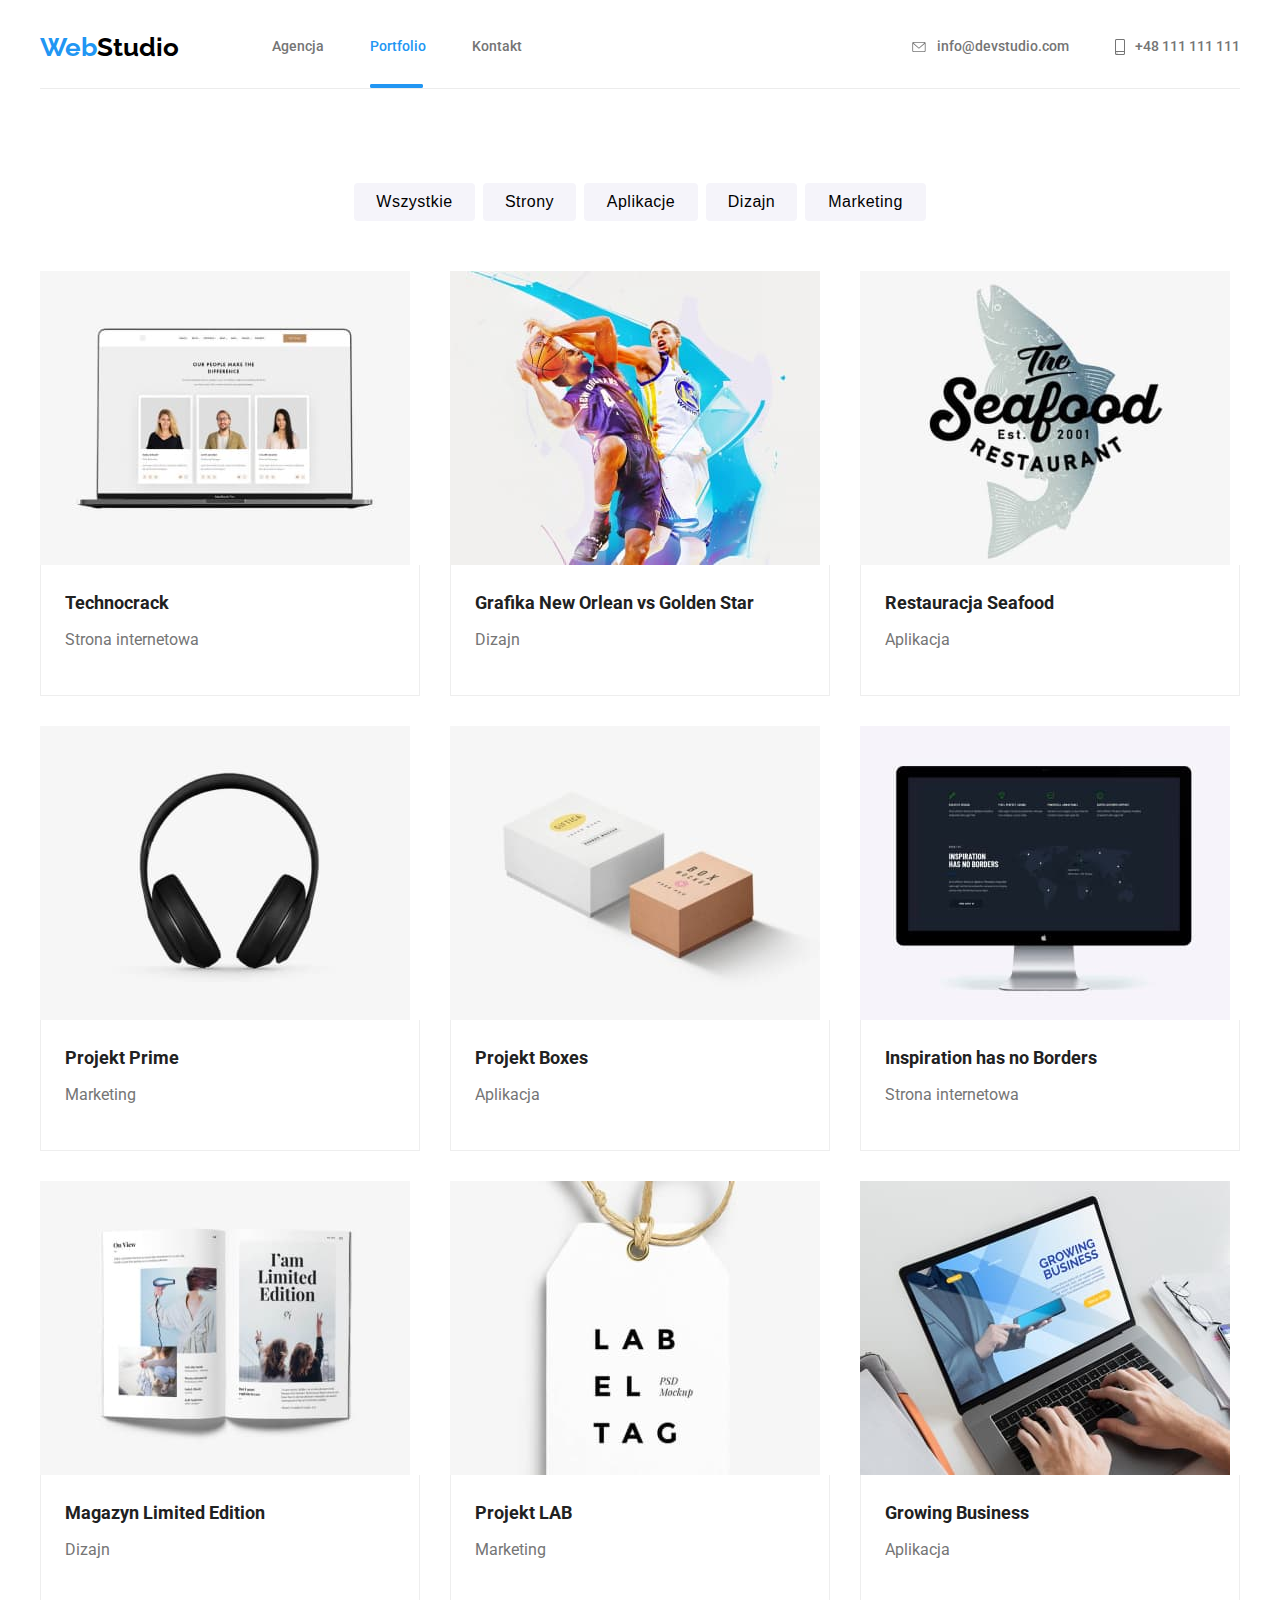
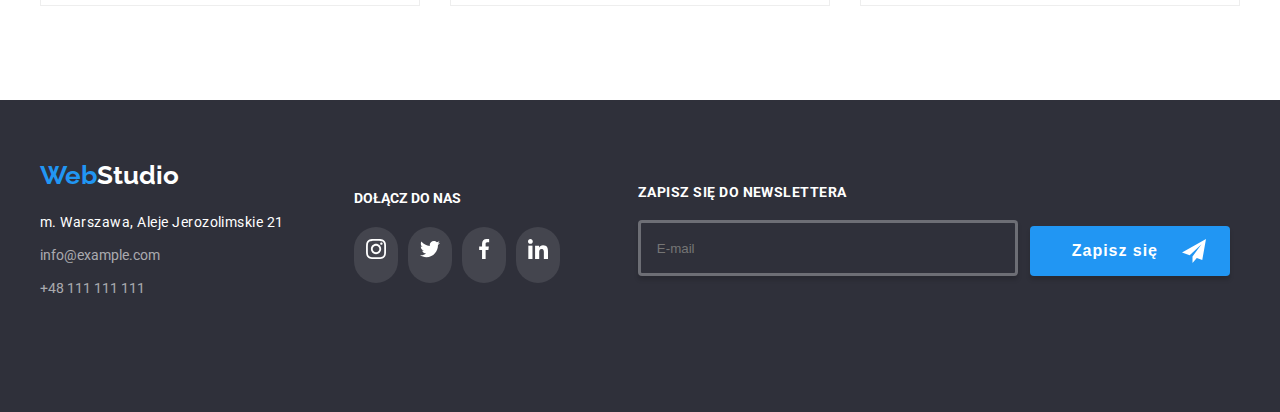
==== portfolio.html @ f9666b5e "Initial commit" ====
<!DOCTYPE html>
<html lang="pl">
  <head>
    <link rel="preconnect" href="https://fonts.googleapis.com" />
    <link rel="preconnect" href="https://fonts.gstatic.com" crossorigin />
    <link
      href="https://fonts.googleapis.com/css2?family=Raleway:wght@700&family=Roboto:wght@400;500;700;900&display=swap"
      rel="stylesheet"
    />
    <link
      rel="stylesheet"
      href="https://cdnjs.cloudflare.com/ajax/libs/modern-normalize/1.1.0/modern-normalize.min.css"
      integrity="sha512-wpPYUAdjBVSE4KJnH1VR1HeZfpl1ub8YT/NKx4PuQ5NmX2tKuGu6U/JRp5y+Y8XG2tV+wKQpNHVUX03MfMFn9Q=="
      crossorigin="anonymous"
      referrerpolicy="no-referrer"
    />
    <meta charset="UTF-8" />
    <meta http-equiv="X-UA-Compatible" content="IE=edge" />
    <meta
      grid-figcaption__name="viewport"
      content="width=device-width, initial-scale=1.0"
    />
    <title>Portfolio</title>
    <link rel="stylesheet" href="./css/main.min.css" />
  </head>
  <body>
    <header>
      <div class="container page-header">
        <nav>
          <ul class="page-header__list">
            <li>
              <a href="./index.html" class="logo logo--changed-decoration">
                <span class="logo__first-part">Web</span
                ><span class="logo__second-part">Studio</span></a
              >
            </li>
            <li class="page-header__item">
              <a class="page-header__item__gallery" href="Agencja">Agencja</a>
            </li>
            <li class="page-header__item-2">
              <a
                class="page-header__item-2__gallery page-header__item-2 page-header__item-2--changed-color"
                href="./portfolio.html"
                >Portfolio</a
              >
            </li>
            <li class="page-header__item">
              <a class="page-header__item__gallery" href="Kontakt">Kontakt</a>
            </li>
          </ul>
        </nav>
        <div class="page-header-second-part">
          <a
            class="page-header__item__gallery"
            href="mailto:info@devstudio.com"
          >
            <svg class="page-header-second-part__icon-envelope">
              <use href="./images/icons.svg#icon-envelope"></use>
            </svg>
            <span>info@devstudio.com</span>
          </a>
          <a
            class="page-header__item__gallery page-header__item__gallery--changed-margin"
            href="tel:+48111111111"
          >
            <svg class="page-header-second-part__icon-smartphone">
              <use href="./images/icons.svg#icon-smartphone"></use>
            </svg>
            <span>+48 111 111 111</span>
          </a>
        </div>
      </div>
    </header>
    <main>
      <section>
        <div class="container menu-section">
          <ul class="menu-section__list">
            <li>
              <button
                type="button"
                class="menu-section__item-1 button-portfolio"
              >
                Wszystkie
              </button>
            </li>
            <li>
              <button
                type="button"
                class="menu-section__item-2 button-portfolio"
              >
                Strony
              </button>
            </li>
            <li>
              <button
                type="button"
                class="menu-section__item-3 button-portfolio"
              >
                Aplikacje
              </button>
            </li>
            <li>
              <button
                type="button"
                class="menu-section__item-4 button-portfolio"
              >
                Dizajn
              </button>
            </li>
            <li>
              <button
                type="button"
                class="menu-section__item-5 button-portfolio"
              >
                Marketing
              </button>
            </li>
          </ul>
        </div>
      </section>

      <section class="portfolio">
        <div class="container products">
          <ul class="grid">
            <li class="grid__item">
              <figure>
                <div class="grid-container">
                  <img
                    src="./images/womenmanwomen.jpg"
                    width="370"
                    height="294"
                    alt="womenmanwomen"
                  />
                  <div class="overlay">
                    Technocrack jest popularną<br />platformą wykorzystywaną do
                    rozpowszechniania koronawirusa.<br />
                    Firmy wykorzystują tę platformę do<br />celów szpiegowskich
                    i ataków na niezabezpieczone serwery konkurencji
                  </div>
                </div>
                <figcaption class="grid-figcaption">
                  <p class="grid-figcaption__name">Technocrack</p>
                  <p class="grid-figcaption__proffession">Strona internetowa</p>
                </figcaption>
              </figure>
            </li>
            <li class="grid__item">
              <figure>
                <div class="grid-container">
                  <img
                    src="./images/basketboolplayers.jpg"
                    width="370"
                    height="294"
                    alt="basketboolplayers"
                  />
                  <div class="overlay">
                    Technocrack jest popularną<br />platformą wykorzystywaną do
                    rozpowszechniania koronawirusa.<br />
                    Firmy wykorzystują tę platformę do<br />celów szpiegowskich
                    i ataków na niezabezpieczone serwery konkurencji
                  </div>
                </div>
                <figcaption class="grid-figcaption">
                  <p class="grid-figcaption__name">
                    Grafika New Orlean vs Golden Star
                  </p>
                  <p class="grid-figcaption__proffession">Dizajn</p>
                </figcaption>
              </figure>
            </li>
            <li class="grid__item">
              <figure>
                <div class="grid-container">
                  <img
                    src="./images/fish.jpg"
                    width="370"
                    height="294"
                    alt="fish"
                  />
                  <div class="overlay">
                    Technocrack jest popularną<br />platformą wykorzystywaną do
                    rozpowszechniania koronawirusa.<br />
                    Firmy wykorzystują tę platformę do<br />celów szpiegowskich
                    i ataków na niezabezpieczone serwery konkurencji
                  </div>
                </div>
                <figcaption class="grid-figcaption">
                  <p class="grid-figcaption__name">Restauracja Seafood</p>
                  <p class="grid-figcaption__proffession">Aplikacja</p>
                </figcaption>
              </figure>
            </li>
            <li class="grid__item">
              <figure>
                <div class="grid-container">
                  <img
                    src="./images/headphones.jpg"
                    width="370"
                    height="294"
                    alt="headphones"
                  />
                  <div class="overlay">
                    Technocrack jest popularną<br />platformą wykorzystywaną do
                    rozpowszechniania koronawirusa.<br />
                    Firmy wykorzystują tę platformę do<br />celów szpiegowskich
                    i ataków na niezabezpieczone serwery konkurencji
                  </div>
                </div>
                <figcaption class="grid-figcaption">
                  <p class="grid-figcaption__name">Projekt Prime</p>
                  <p class="grid-figcaption__proffession">Marketing</p>
                </figcaption>
              </figure>
            </li>
            <li class="grid__item">
              <figure>
                <div class="grid-container">
                  <img
                    src="./images/twoboxes.jpg"
                    width="370"
                    height="294"
                    alt="twoboxes"
                  />
                  <div class="overlay">
                    Technocrack jest popularną<br />platformą wykorzystywaną do
                    rozpowszechniania koronawirusa.<br />
                    Firmy wykorzystują tę platformę do<br />celów szpiegowskich
                    i ataków na niezabezpieczone serwery konkurencji
                  </div>
                </div>
                <figcaption class="grid-figcaption">
                  <p class="grid-figcaption__name">Projekt Boxes</p>
                  <p class="grid-figcaption__proffession">Aplikacja</p>
                </figcaption>
              </figure>
            </li>
            <li class="grid__item">
              <figure>
                <div class="grid-container">
                  <img
                    src="./images/monitor.jpg"
                    width="370"
                    height="294"
                    alt="monitor"
                  />
                  <div class="overlay">
                    Technocrack jest popularną<br />platformą wykorzystywaną do
                    rozpowszechniania koronawirusa.<br />
                    Firmy wykorzystują tę platformę do<br />celów szpiegowskich
                    i ataków na niezabezpieczone serwery konkurencji
                  </div>
                </div>
                <figcaption class="grid-figcaption">
                  <p class="grid-figcaption__name">
                    Inspiration has no Borders
                  </p>
                  <p class="grid-figcaption__proffession">Strona internetowa</p>
                </figcaption>
              </figure>
            </li>
            <li class="grid__item">
              <figure>
                <div class="grid-container">
                  <img
                    src="./images/book.jpg"
                    width="370"
                    height="294"
                    alt="book"
                  />
                  <div class="overlay">
                    Technocrack jest popularną<br />platformą wykorzystywaną do
                    rozpowszechniania koronawirusa.<br />
                    Firmy wykorzystują tę platformę do<br />celów szpiegowskich
                    i ataków na niezabezpieczone serwery konkurencji
                  </div>
                </div>
                <figcaption class="grid-figcaption">
                  <p class="grid-figcaption__name">Magazyn Limited Edition</p>
                  <p class="grid-figcaption__proffession">Dizajn</p>
                </figcaption>
              </figure>
            </li>
            <li class="grid__item">
              <figure>
                <div class="grid-container">
                  <img
                    src="./images/label.jpg"
                    width="370"
                    height="294"
                    alt="label"
                  />
                  <div class="overlay">
                    Technocrack jest popularną<br />platformą wykorzystywaną do
                    rozpowszechniania koronawirusa.<br />
                    Firmy wykorzystują tę platformę do<br />celów szpiegowskich
                    i ataków na niezabezpieczone serwery konkurencji
                  </div>
                </div>
                <figcaption class="grid-figcaption">
                  <p class="grid-figcaption__name">Projekt LAB</p>
                  <p class="grid-figcaption__proffession">Marketing</p>
                </figcaption>
              </figure>
            </li>
            <li class="grid__item">
              <figure>
                <div class="grid-container">
                  <img
                    src="./images/laptop.jpg"
                    width="370"
                    height="294"
                    alt="laptop"
                  />
                  <div class="overlay">
                    Technocrack jest popularną<br />platformą wykorzystywaną do
                    rozpowszechniania koronawirusa.<br />
                    Firmy wykorzystują tę platformę do<br />celów szpiegowskich
                    i ataków na niezabezpieczone serwery konkurencji
                  </div>
                </div>
                <figcaption class="grid-figcaption">
                  <p class="grid-figcaption__name">Growing Business</p>
                  <p class="grid-figcaption__proffession">Aplikacja</p>
                </figcaption>
              </figure>
            </li>
          </ul>
        </div>
      </section>
    </main>
    <footer>
      <div class="container footer-container">
        <div class="footer-container__first-part">
          <a href="./index.html" class="logo"
            ><span class="logo__first-part">Web</span
            ><span class="logo__third-part">Studio</span></a
          >
          <address class="footer-container__address">
            m. Warszawa, Aleje Jerozolimskie 21
          </address>
          <p class="footer-container__email">info@example.com</p>
          <p class="footer-container__telnr">+48 111 111 111</p>
        </div>
        <div class="footer-container__second-part">
          <h3 class="footer-container__name">dołącz do nas</h3>
          <ul class="team__socialmedia-contents-list">
            <li>
              <div class="team__socialmedia-content">
                <svg width="20" height="20" fill="white">
                  <use href="./images/icons.svg#icon-instagram-2"></use>
                </svg>
              </div>
            </li>
            <li>
              <div class="team__socialmedia-content">
                <svg width="20" height="20" fill="white">
                  <use href="./images/icons.svg#icon-twitter-1"></use>
                </svg>
              </div>
            </li>
            <li>
              <div class="team__socialmedia-content">
                <svg width="20" height="20" fill="white">
                  <use href="./images/icons.svg#icon-facebook-1"></use>
                </svg>
              </div>
            </li>
            <li>
              <div class="team__socialmedia-content">
                <svg width="20" height="20" fill="white">
                  <use href="./images/icons.svg#icon-linkedin-1"></use>
                </svg>
              </div>
            </li>
          </ul>
        </div>
        <div class="footer-container__third-part">
          <form>
            <div class="footer-container__third-part-flexbox">
              <div class="footer-container-content">
                <label
                  for="footer-email-input-id"
                  class="footer-container-content__name"
                  >zapisz się do newslettera</label
                >
                <input
                  id="footer-email-input-id"
                  type="email"
                  name="email"
                  class="footer-container-content__input"
                  placeholder="E-mail"
                />
              </div>
              <button
                type="submit"
                class="button-footer-modal-window button-footer"
              >
                Zapisz się
                <svg width="24" height="24">
                  <use href="./images/icons.svg#icon-strzalka"></use>
                </svg>
              </button>
            </div>
          </form>
        </div>
      </div>
    </footer>
  </body>
</html>
---- css/main.min.css ----
.title{height:600px;width:100%;background-image:-webkit-gradient(linear, left top, left bottom, from(rgba(47, 48, 58, 0.4)), to(rgba(47, 48, 58, 0.4))),url(../images/tloportfolio.png);background-image:linear-gradient(to bottom, rgba(47, 48, 58, 0.4), rgba(47, 48, 58, 0.4)),url(../images/tloportfolio.png);background-repeat:no-repeat;background-position:center;background-size:cover;max-width:1600px;margin:0 auto;background-color:var(--main-color-background)}.title__content{padding-top:200px;padding-bottom:200px;text-align:center}.title__button{background-color:var(--main-color-blue);color:var(--main-color-white);cursor:pointer;font-size:16px;line-height:var(--main-line-height-1);font-weight:700;text-align:center;height:50px;width:200px;margin-top:30px;letter-spacing:.06em;border-radius:4px;border:none;-webkit-transition-property:color;transition-property:color;-webkit-transition-duration:250ms;transition-duration:250ms;-webkit-transition-timing-function:cubic-bezier(0.4, 0, 0.2, 1);transition-timing-function:cubic-bezier(0.4, 0, 0.2, 1)}.our-strengths__list{list-style:none;display:-webkit-box;display:-ms-flexbox;display:flex;margin-bottom:30px;margin-top:94px;gap:30px;margin-bottom:94px}.our-strengths__list>li{font-size:14px}.our-strengths__list p{line-height:2;color:var(--main-color-grey)}.our-strengths__items{-webkit-box-pack:center;-ms-flex-pack:center;justify-content:center;width:270px}.our-strengths__items h3{line-height:1.14;text-transform:uppercase;margin-bottom:10px;margin-top:30px}.our-strengths__icon-antenna,.our-strengths__icon-clock,.our-strengths__icon-diagram,.our-strengths__icon-astronaut{background-color:#f5f4fa}.our-strengths--changed-margin{margin-bottom:94px;margin-top:30px}*{margin:0;padding:0}body{color:#212121;font-family:"Roboto",sans-serif;margin:0}.container{width:1200px;margin:0 auto}h1{color:var(--main-color-white);font-size:44px;line-height:1.36;font-weight:900;text-transform:uppercase;text-align:center}h2{font-size:36px;line-height:1.17;text-align:center}.button-footer-modal-window{width:200px;height:50px;background-color:var(--main-color-blue);font-weight:700;font-size:16px;line-height:1.88;color:var(--main-color-white);letter-spacing:.06rem;border-radius:4px;-webkit-box-shadow:0px 4px 4px 0px rgba(0,0,0,.15);box-shadow:0px 4px 4px 0px rgba(0,0,0,.15);cursor:pointer;-webkit-transition-timing-function:cubic-bezier(0.4, 0, 0.2, 1);transition-timing-function:cubic-bezier(0.4, 0, 0.2, 1);border:none}:root{--main-color-grey: rgba(117, 117, 117, 1);--main-color-blue: rgba(33, 150, 243, 1);--main-color-white: rgba(255, 255, 255, 1);--main-color-white-plus: rgba(255, 255, 255, 0.6);--secondary--black: rgba(0, 0, 0, 1);--main-color-background: rgba(47, 48, 58, 1);--main-color-button: rgba(245, 244, 250, 1);--main-color-svg: rgba(175, 177, 184, 1);--main-line-height-1: 1.88;--main-font-weight-1: 500}.team__socialmedia-content{fill:var(--main-color-white);background-color:rgba(255,255,255,.1)}.services__list{display:-webkit-box;display:-ms-flexbox;display:flex;gap:30px;margin-top:50px}.services__item{list-style:none;position:relative}.services__description{text-transform:uppercase;font-size:14px;font-weight:700;text-align:center;line-height:1.17;background-color:rgba(47,48,58,.8);width:100%;height:70px;color:var(--main-color-white);position:absolute;bottom:0;padding-top:27px;margin-top:224px}.team{height:708px;background-color:#f5f4fa;margin-top:94px}.team__concent{padding-top:94px}.team__figcaption-content{border-bottom:1px solid #fff;border-left:1px solid #fff;border-right:1px solid #fff;border-color:#fff;background-color:#fff;border-bottom-right-radius:4px;border-bottom-left-radius:4px}.team__items{list-style:none;-webkit-box-shadow:0px 1px 3px 0px rgba(0,0,0,.12);box-shadow:0px 1px 3px 0px rgba(0,0,0,.12);-webkit-transition-property:-webkit-box-shadow;transition-property:-webkit-box-shadow;transition-property:box-shadow;transition-property:box-shadow, -webkit-box-shadow;-webkit-transition-duration:250ms;transition-duration:250ms;-webkit-transition-timing-function:cubic-bezier(0.4, 0, 0.2, 1);transition-timing-function:cubic-bezier(0.4, 0, 0.2, 1)}.team__list{display:-webkit-box;display:-ms-flexbox;display:flex;gap:30px;margin-top:50px;font-weight:var(--main-font-weight-1)}.team__list li{text-align:center}.team figcaption{line-height:1.19}.team__socialmedia-contents-list{list-style:none;display:-webkit-box;display:-ms-flexbox;display:flex;text-align:center;gap:10px}.team__socialmedia-contents-list-second-part{margin:16px 32px 30px 32px}.team__socialmedia-content{fill:var(--main-color-svg);cursor:pointer;width:44px;height:44px;padding-top:12px;border-radius:22px;-webkit-transition-property:fill,background-color;transition-property:fill,background-color;-webkit-transition-duration:250ms;transition-duration:250ms;-webkit-transition-timing-function:cubic-bezier(0.4, 0, 0.2, 1);transition-timing-function:cubic-bezier(0.4, 0, 0.2, 1)}.team__socialmedia-content:hover,.team__socialmedia-content:focus{fill:var(--main-color-white);background-color:var(--main-color-blue)}.team__desciption-first-part{margin-bottom:10px;padding-top:30px;font-weight:var(--main-font-weight-1)}.team__desciption-second-part{color:var(--main-color-grey);line-height:var(--main-line-height-1)}figure>img{display:block}.our-customers__content{margin:94px auto}.our-customers__name{margin-bottom:50px}.our-customers__list{list-style:none;display:-webkit-box;display:-ms-flexbox;display:flex;gap:30px}.our-customers__item{width:170px;height:92px;border:1px solid var(--main-color-svg);fill:var(--main-color-svg);border-radius:4px;cursor:pointer;-webkit-transition-property:fill,border-color;transition-property:fill,border-color;-webkit-transition-duration:250ms;transition-duration:250ms;-webkit-transition-timing-function:cubic-bezier(0.4, 0, 0.2, 1);transition-timing-function:cubic-bezier(0.4, 0, 0.2, 1)}.our-customers__item:hover,.our-customers__item:focus{fill:var(--main-color-blue);border-color:var(--main-color-blue)}footer{height:252px;width:100%;padding-top:60px;background-color:var(--main-color-background)}.footer-container{display:-webkit-box;display:-ms-flexbox;display:flex;-webkit-box-pack:start;-ms-flex-pack:start;justify-content:flex-start;-webkit-box-align:center;-ms-flex-align:center;align-items:center}.footer-container__first-part{-webkit-transition-property:underline;transition-property:underline;-webkit-transition-duration:5000ms;transition-duration:5000ms;-webkit-transition-timing-function:cubic-bezier(0.4, 0, 0.2, 1);transition-timing-function:cubic-bezier(0.4, 0, 0.2, 1)}.footer-container__second-part{padding-left:70px;fill:var(--main-color-white)}.footer-container__third-part{padding-left:78px}.footer-container__address{color:var(--main-color-white);font-size:14px;line-height:1.71;margin-top:20px;margin-bottom:9px;text-align:left;font-style:normal;letter-spacing:.03rem}.footer-container__email{margin-bottom:9px;margin-top:9px}.footer-container__email,.footer-container__telnr{color:var(--main-color-white-plus);font-size:14px;line-height:1.71;cursor:pointer;-webkit-text-decoration-color:var(--main-color-grey);text-decoration-color:var(--main-color-grey);-webkit-transition-property:-webkit-text-decoration-color;transition-property:-webkit-text-decoration-color;transition-property:text-decoration-color;transition-property:text-decoration-color, -webkit-text-decoration-color;-webkit-transition-duration:250ms;transition-duration:250ms;-webkit-transition-timing-function:cubic-bezier(0.4, 0, 0.2, 1);transition-timing-function:cubic-bezier(0.4, 0, 0.2, 1)}.footer-container__email:hover,.footer-container__email:focus,.footer-container__telnr:hover,.footer-container__telnr:focus{text-decoration:underline}.footer-container__name{color:var(--main-color-white);text-transform:uppercase;font-size:14px;line-height:1.17;margin-bottom:20px;margin-top:12px}.footer-container__third-part-flexbox{display:-webkit-box;display:-ms-flexbox;display:flex;-webkit-box-align:end;-ms-flex-align:end;align-items:flex-end;gap:12px}.footer-container-content__name{display:block;color:var(--main-color-white);text-transform:uppercase;font-size:14px;letter-spacing:.03rem;font-weight:700;margin-bottom:20px}.footer-container-content__input{height:50px;width:358px;padding-left:16px;border-radius:4px;-webkit-box-shadow:0px 4px 4px 0px rgba(0,0,0,.15);box-shadow:0px 4px 4px 0px rgba(0,0,0,.15);border:solid rgba(255,255,255,.3);background-color:var(--main-color-background);color:var(--main-color-white-plus)}.footer-container-content__input ::-webkit-input-placeholder{line-height:1.25;letter-spacing:.03rem;color:var(--main-color-white-plus)}.footer-container-content__input ::-moz-placeholder{line-height:1.25;letter-spacing:.03rem;color:var(--main-color-white-plus)}.footer-container-content__input :-ms-input-placeholder{line-height:1.25;letter-spacing:.03rem;color:var(--main-color-white-plus)}.footer-container-content__input ::-ms-input-placeholder{line-height:1.25;letter-spacing:.03rem;color:var(--main-color-white-plus)}.footer-container-content__input ::placeholder{line-height:1.25;letter-spacing:.03rem;color:var(--main-color-white-plus)}.button-footer{display:-webkit-box;display:-ms-flexbox;display:flex;-webkit-box-align:center;-ms-flex-align:center;align-items:center;gap:24px;padding-left:42px}.page-header{display:-webkit-box;display:-ms-flexbox;display:flex;-webkit-box-align:center;-ms-flex-align:center;align-items:center;-webkit-box-pack:justify;-ms-flex-pack:justify;justify-content:space-between;padding-top:32px;padding-bottom:25px;border-bottom:1px solid #ececec}.page-header__list{display:-webkit-box;display:-ms-flexbox;display:flex;-webkit-box-pack:start;-ms-flex-pack:start;justify-content:flex-start;-webkit-box-align:center;-ms-flex-align:center;align-items:center;list-style:none}.page-header__item-2{position:relative}.page-header__item-2__gallery{font-size:14px;line-height:1.14;font-weight:500;text-decoration:none;display:-webkit-box;display:-ms-flexbox;display:flex;-webkit-box-align:center;-ms-flex-align:center;align-items:center;gap:10px;color:var(--main-color-grey);fill:var(--main-color-grey);margin-right:46px;-webkit-transition-property:color,fill;transition-property:color,fill;-webkit-transition-duration:250ms;transition-duration:250ms;-webkit-transition-timing-function:cubic-bezier(0.4, 0, 0.2, 1);transition-timing-function:cubic-bezier(0.4, 0, 0.2, 1)}.page-header__item-2--changed-color{color:var(--main-color-blue)}.page-header__item-2::after{content:"";background-color:var(--main-color-blue);width:53px;height:4px;position:absolute;top:45px;left:0;border-radius:2px}.page-header__item__gallery{font-size:14px;line-height:1.14;font-weight:500;text-decoration:none;display:-webkit-box;display:-ms-flexbox;display:flex;-webkit-box-align:center;-ms-flex-align:center;align-items:center;gap:10px;color:var(--main-color-grey);fill:var(--main-color-grey);margin-right:46px;-webkit-transition-property:color,fill;transition-property:color,fill;-webkit-transition-duration:250ms;transition-duration:250ms;-webkit-transition-timing-function:cubic-bezier(0.4, 0, 0.2, 1);transition-timing-function:cubic-bezier(0.4, 0, 0.2, 1)}.page-header__item__gallery:hover,.page-header__item__gallery:focus{color:var(--main-color-blue);fill:var(--main-color-blue)}.page-header__item__gallery--changed-margin{margin-right:0}.page-header-second-part{display:-webkit-box;display:-ms-flexbox;display:flex;-webkit-box-pack:end;-ms-flex-pack:end;justify-content:flex-end}.page-header-second-part__icon-envelope{width:16px;height:10px}.page-header-second-part__icon-smartphone{width:10px;height:16px}.logo{text-decoration:none;margin-right:93px}.logo__first-part{color:var(--main-color-blue);font-size:26px;line-height:1.19;font-weight:700;font-family:raleway}.logo__second-part{color:var(--secondary--black);font-size:26px;line-height:1.19;font-weight:700;font-family:raleway}.logo__third-part{color:var(--main-color-white);font-size:26px;line-height:1.19;font-weight:700;font-family:raleway}.logo--changed-decoration{text-decoration:none}.modal-container{position:fixed;top:0;left:0;width:100%;height:100%;background-color:rgba(0,0,0,.2);display:-webkit-box;display:-ms-flexbox;display:flex;-webkit-box-align:center;-ms-flex-align:center;align-items:center;-webkit-box-pack:center;-ms-flex-pack:center;justify-content:center}.modal-header{width:100%;text-align:right;padding-top:8px;padding-right:8px}.modal-header__close-button{background:none;cursor:pointer;border:none}.is-hidden{pointer-events:none;visibility:hidden}.modal-window{width:528px;height:581px;background-color:var(--main-color-white);-webkit-box-shadow:rgba(0,0,0,.12);box-shadow:rgba(0,0,0,.12);border-radius:4px;opacity:1;-webkit-transition-property:opacity;transition-property:opacity;-webkit-transition-duration:300ms;transition-duration:300ms;-webkit-transition-timing-function:linear;transition-timing-function:linear}.modal-window__close-button{background:none;border:none;cursor:pointer;outline:none}.modal-window-content__description-2{cursor:pointer;position:relative;margin-left:79px;color:var(--main-color-grey);font-size:14px;line-height:2;letter-spacing:.03rem}.modal-window-content__description-2::before{width:18px;height:17px;border-color:#212121;border-style:solid;position:absolute;left:-23px;top:0px;display:block;content:"";border-radius:2px}.modal-window-content__container-2{margin-top:20px;margin-bottom:30px}.modal-window-content__container-2 input:checked+.modal-window-content__description-2::before{background-color:var(--main-color-blue);border:.2px solid #fff;border-radius:2px;background-image:url("data:image/svg+xml;charset=utf8,%3Csvg xmlns='http://www.w3.org/2000/svg' width='16' height='15' fill='none'%3E%3Crect width='16' height='15' fill='%232196F3' rx='2'/%3E%3Cpath fill='%23fff' stroke='%23fff' stroke-width='.2' d='m3.957 7.752-.069-.066-.069.065-.888.842-.076.072.076.073 3.496 3.334.069.066.069-.066 7.504-7.158.076-.073-.076-.072-.882-.841-.069-.066-.069.066-6.553 6.246-2.539-2.422Z'/%3E%3C/svg%3E");outline:none}.modal-window-content__input-2{-webkit-appearance:none;-moz-appearance:none;appearance:none}.modal-window-content__label{font-weight:700;font-size:20px;letter-spacing:.03rem;line-height:1.17;text-align:center;margin-bottom:12px}.modal-window-content__description{display:-webkit-box;display:-ms-flexbox;display:flex;-webkit-box-orient:vertical;-webkit-box-direction:normal;-ms-flex-direction:column;flex-direction:column;font-size:12px;line-height:1.17;letter-spacing:.01rem;color:var(--main-color-grey);margin-bottom:4px;margin-left:40px}.modal-window-content__container{position:relative}.modal-window-content__container .modal-window-content__icon{position:absolute;top:11px;left:52px}.modal-window-content .modal-window-content__input:focus+.modal-window-content__icon,.modal-window-content .modal-window-content__input:hover+.modal-window-content__icon,.modal-window-content .modal-window-content__input:focus,.modal-window-content .modal-window-content__input:hover,.modal-window-content .modal-window-content__textarea:focus+.modal-window-content__icon,.modal-window-content .modal-window-content__textarea:hover+.modal-window-content__icon,.modal-window-content .modal-window-content__textarea:focus,.modal-window-content .modal-window-content__textarea:hover{border-color:var(--main-color-blue);fill:var(--main-color-blue);outline:none;-webkit-transition-timing-function:cubic-bezier(0.4, 0, 0.2, 1);transition-timing-function:cubic-bezier(0.4, 0, 0.2, 1)}.modal-window-content__textarea{width:448px;height:120px;margin-left:40px;border:1px solid rgba(33,33,33,.2);border-radius:4px;resize:none;padding:12px 16px 12px 16px}.modal-window-content__textarea::-webkit-input-placeholder{font-size:12px;line-height:1.17;letter-spacing:.01rem;color:rgba(117,117,117,.5)}.modal-window-content__textarea::-moz-placeholder{font-size:12px;line-height:1.17;letter-spacing:.01rem;color:rgba(117,117,117,.5)}.modal-window-content__textarea:-ms-input-placeholder{font-size:12px;line-height:1.17;letter-spacing:.01rem;color:rgba(117,117,117,.5)}.modal-window-content__textarea::-ms-input-placeholder{font-size:12px;line-height:1.17;letter-spacing:.01rem;color:rgba(117,117,117,.5)}.modal-window-content__textarea::placeholder{font-size:12px;line-height:1.17;letter-spacing:.01rem;color:rgba(117,117,117,.5)}.modal-window-content__container input{padding-left:42px}.modal-window-content__input{height:40px;width:448px;border-radius:4px;border:1px solid rgba(33,33,33,.2);margin-left:40px;margin-bottom:10px}.modal-window-content .button-modal-window{margin-bottom:40px;margin-left:164px}.modal-window-content__description-2-first-part,.modal-window-content__description-2-first-part:hover,.modal-window-content__description-2-first-part:focus,.modal-window-content__description-2-first-part:active,.modal-window-content__description-2-first-part:visited,.modal-window-content__description-2-first-part:link{color:var(--main-color-blue)}.is-hidden .modal-window{opacity:0}.menu-section{margin-top:94px}.menu-section__list{display:-webkit-box;display:-ms-flexbox;display:flex;list-style:none;gap:8px;-webkit-box-pack:center;-ms-flex-pack:center;justify-content:center}.menu-section__item-1,.menu-section__item-2,.menu-section__item-3,.menu-section__item-4,.menu-section__item-5{border-radius:4px;text-align:center;border:none}.menu-section__item-1{width:121px;height:38px}.menu-section__item-2{width:93px;height:38px}.menu-section__item-3{width:114px;height:38px}.menu-section__item-4{width:91px;height:38px}.menu-section__item-5{width:121px;height:38px}.button-portfolio{background-color:var(--main-color-button);cursor:pointer;font-size:16px;line-height:1.62;font-weight:500;text-align:center;letter-spacing:.03em;border-radius:4px;-webkit-transition-property:color,background-color;transition-property:color,background-color;-webkit-transition-duration:250ms;transition-duration:250ms;-webkit-transition-timing-function:cubic-bezier(0.4, 0, 0.2, 1);transition-timing-function:cubic-bezier(0.4, 0, 0.2, 1)}.button-portfolio:hover,.button-portfolio:focus{color:var(--main-color-white);background-color:var(--main-color-blue);-webkit-box-shadow:0px 3px 1px 0px rgba(0,0,0,.1);box-shadow:0px 3px 1px 0px rgba(0,0,0,.1)}.grid{display:-webkit-box;display:-ms-flexbox;display:flex;-ms-flex-wrap:wrap;flex-wrap:wrap;gap:30px}.grid__item{list-style:none;-ms-flex-preferred-size:calc((100% - 60px)/3);flex-basis:calc((100% - 60px)/3);cursor:pointer;-webkit-box-shadow:0px 0px 0px 0px #000;box-shadow:0px 0px 0px 0px #000;-webkit-transition-property:-webkit-box-shadow;transition-property:-webkit-box-shadow;transition-property:box-shadow;transition-property:box-shadow, -webkit-box-shadow;-webkit-transition-duration:250ms;transition-duration:250ms;-webkit-transition-timing-function:cubic-bezier(0.4, 0, 0.2, 1);transition-timing-function:cubic-bezier(0.4, 0, 0.2, 1)}.grid__item:hover,.grid__item:focus{-webkit-box-shadow:0px 1px 3px 0px rgba(0,0,0,.12);box-shadow:0px 1px 3px 0px rgba(0,0,0,.12)}.grid__item:hover .overlay,.grid__item:focus .overlay{-webkit-transform:translateY(0%);transform:translateY(0%)}.grid-figcaption{height:110px;padding-top:20px;padding-left:24px;padding-right:24px;border-bottom:1px solid #eee;border-left:1px solid #eee;border-right:1px solid #eee}.grid-figcaption__name{font-weight:700;font-size:18px;line-height:2;margin-bottom:4px}.grid-figcaption__proffession{padding-bottom:20px;color:var(--main-color-grey)}.grid-container{position:relative;overflow:hidden;height:294px}.overlay{position:absolute;width:100%;height:100%;top:0;left:0;-webkit-transform:translateY(100%);transform:translateY(100%);background-color:rgba(33,150,243,.9);font-weight:400;font-size:18px;line-height:1.56;color:var(--main-color-white);padding-top:49px;padding-bottom:49px;padding-left:24px;-webkit-transition-duration:250ms;transition-duration:250ms;-webkit-transition-timing-function:cubic-bezier(0.4, 0, 0.2, 1);transition-timing-function:cubic-bezier(0.4, 0, 0.2, 1)}.portfolio{line-height:1.88}.products{margin-bottom:94px;margin-top:50px}/*# sourceMappingURL=main.min.css.map */
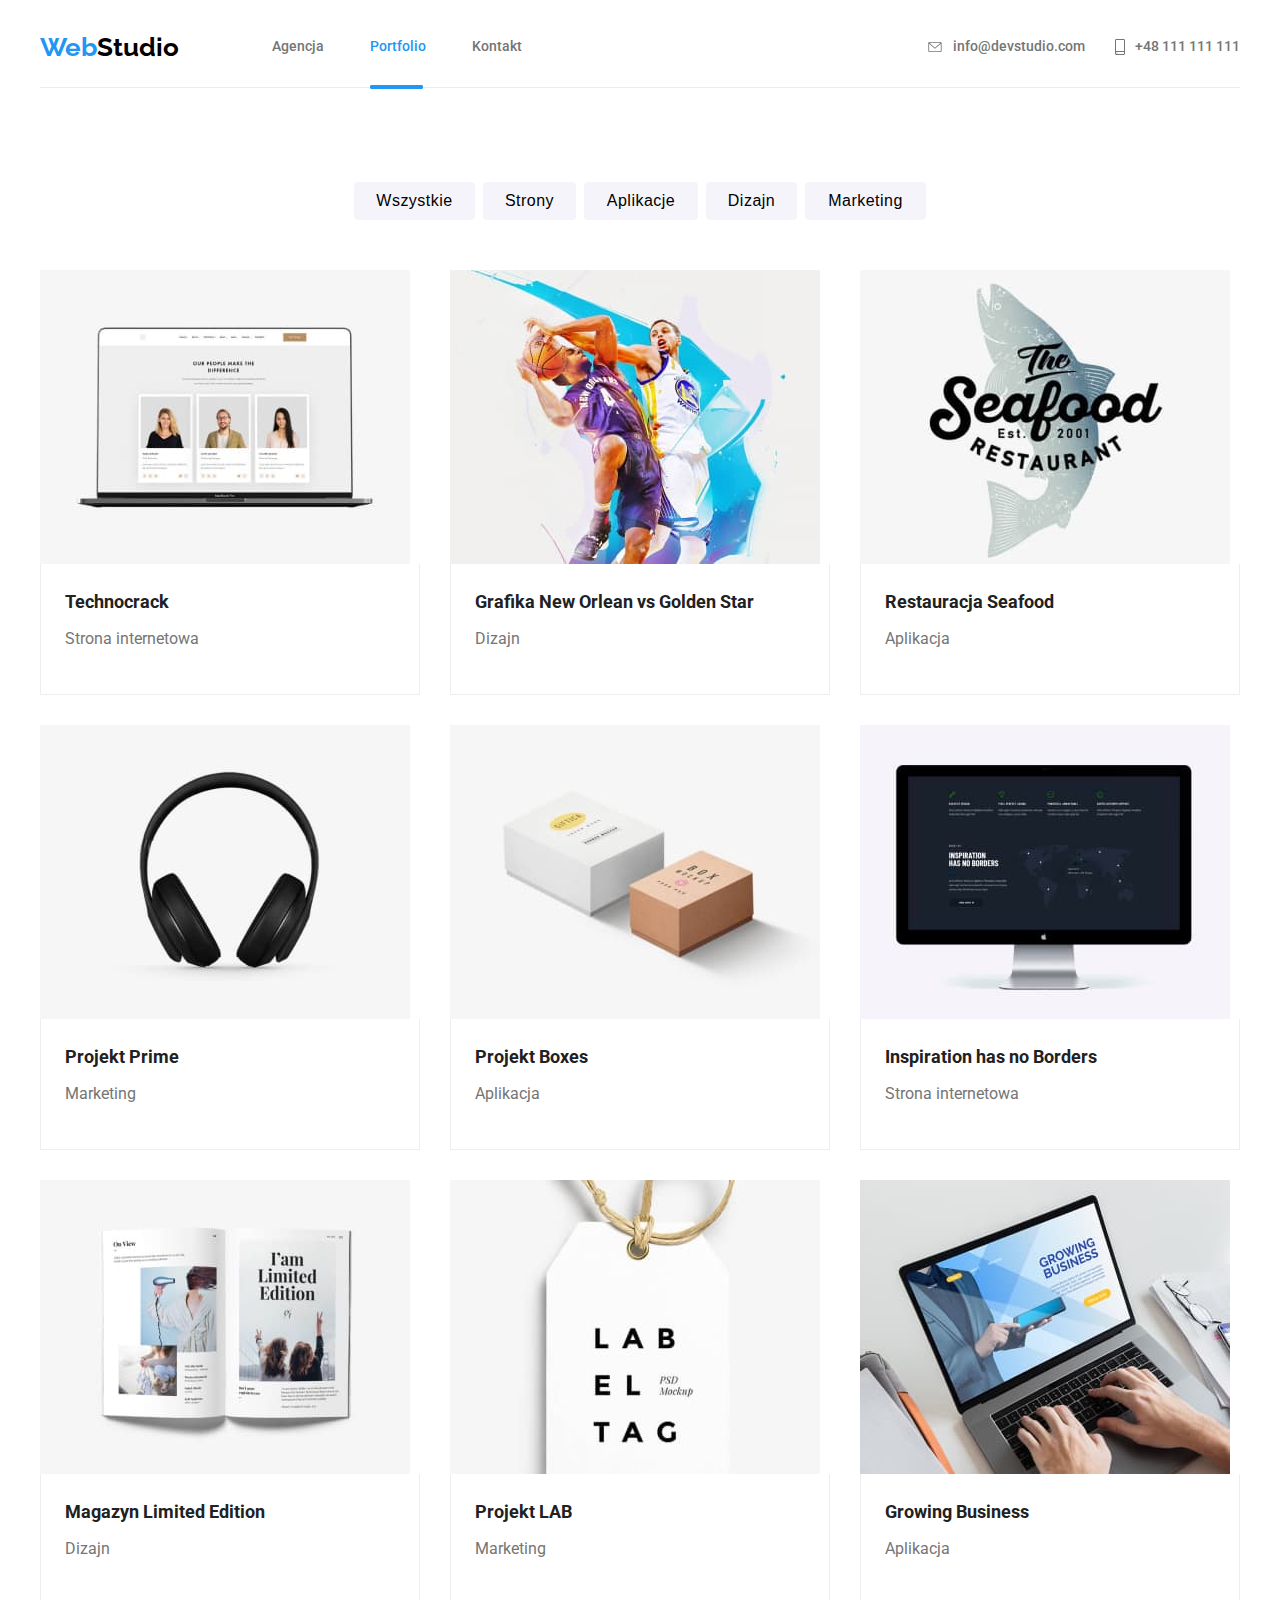
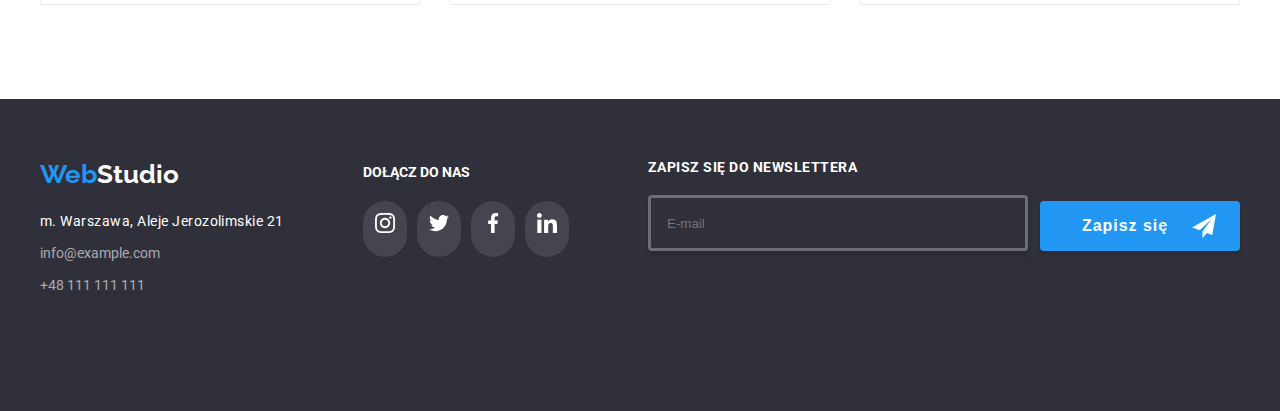
==== commit b8e82550: "Changes before sending to mentor" ====
--- a/portfolio.html
+++ b/portfolio.html
@@ -126,7 +126,7 @@
               <figure>
                 <div class="grid-container">
                   <img
-                    src="./images/womenmanwomen.jpg"
+                    src="./images/portfolio/womenmanwomen.jpg"
                     width="370"
                     height="294"
                     alt="womenmanwomen"
@@ -148,7 +148,7 @@
               <figure>
                 <div class="grid-container">
                   <img
-                    src="./images/basketboolplayers.jpg"
+                    src="./images/portfolio/basketboolplayers.jpg"
                     width="370"
                     height="294"
                     alt="basketboolplayers"
@@ -172,7 +172,7 @@
               <figure>
                 <div class="grid-container">
                   <img
-                    src="./images/fish.jpg"
+                    src="./images/portfolio/fish.jpg"
                     width="370"
                     height="294"
                     alt="fish"
@@ -194,7 +194,7 @@
               <figure>
                 <div class="grid-container">
                   <img
-                    src="./images/headphones.jpg"
+                    src="./images/portfolio/headphones.jpg"
                     width="370"
                     height="294"
                     alt="headphones"
@@ -216,7 +216,7 @@
               <figure>
                 <div class="grid-container">
                   <img
-                    src="./images/twoboxes.jpg"
+                    src="./images/portfolio/twoboxes.jpg"
                     width="370"
                     height="294"
                     alt="twoboxes"
@@ -238,7 +238,7 @@
               <figure>
                 <div class="grid-container">
                   <img
-                    src="./images/monitor.jpg"
+                    src="./images/portfolio/monitor.jpg"
                     width="370"
                     height="294"
                     alt="monitor"
@@ -262,7 +262,7 @@
               <figure>
                 <div class="grid-container">
                   <img
-                    src="./images/book.jpg"
+                    src="./images/portfolio/book.jpg"
                     width="370"
                     height="294"
                     alt="book"
@@ -284,7 +284,7 @@
               <figure>
                 <div class="grid-container">
                   <img
-                    src="./images/label.jpg"
+                    src="./images/portfolio/label.jpg"
                     width="370"
                     height="294"
                     alt="label"
@@ -306,7 +306,7 @@
               <figure>
                 <div class="grid-container">
                   <img
-                    src="./images/laptop.jpg"
+                    src="./images/portfolio/laptop.jpg"
                     width="370"
                     height="294"
                     alt="laptop"
--- a/css/main.min.css
+++ b/css/main.min.css
@@ -1 +1 @@
-.title{height:600px;width:100%;background-image:-webkit-gradient(linear, left top, left bottom, from(rgba(47, 48, 58, 0.4)), to(rgba(47, 48, 58, 0.4))),url(../images/tloportfolio.png);background-image:linear-gradient(to bottom, rgba(47, 48, 58, 0.4), rgba(47, 48, 58, 0.4)),url(../images/tloportfolio.png);background-repeat:no-repeat;background-position:center;background-size:cover;max-width:1600px;margin:0 auto;background-color:var(--main-color-background)}.title__content{padding-top:200px;padding-bottom:200px;text-align:center}.title__button{background-color:var(--main-color-blue);color:var(--main-color-white);cursor:pointer;font-size:16px;line-height:var(--main-line-height-1);font-weight:700;text-align:center;height:50px;width:200px;margin-top:30px;letter-spacing:.06em;border-radius:4px;border:none;-webkit-transition-property:color;transition-property:color;-webkit-transition-duration:250ms;transition-duration:250ms;-webkit-transition-timing-function:cubic-bezier(0.4, 0, 0.2, 1);transition-timing-function:cubic-bezier(0.4, 0, 0.2, 1)}.our-strengths__list{list-style:none;display:-webkit-box;display:-ms-flexbox;display:flex;margin-bottom:30px;margin-top:94px;gap:30px;margin-bottom:94px}.our-strengths__list>li{font-size:14px}.our-strengths__list p{line-height:2;color:var(--main-color-grey)}.our-strengths__items{-webkit-box-pack:center;-ms-flex-pack:center;justify-content:center;width:270px}.our-strengths__items h3{line-height:1.14;text-transform:uppercase;margin-bottom:10px;margin-top:30px}.our-strengths__icon-antenna,.our-strengths__icon-clock,.our-strengths__icon-diagram,.our-strengths__icon-astronaut{background-color:#f5f4fa}.our-strengths--changed-margin{margin-bottom:94px;margin-top:30px}*{margin:0;padding:0}body{color:#212121;font-family:"Roboto",sans-serif;margin:0}.container{width:1200px;margin:0 auto}h1{color:var(--main-color-white);font-size:44px;line-height:1.36;font-weight:900;text-transform:uppercase;text-align:center}h2{font-size:36px;line-height:1.17;text-align:center}.button-footer-modal-window{width:200px;height:50px;background-color:var(--main-color-blue);font-weight:700;font-size:16px;line-height:1.88;color:var(--main-color-white);letter-spacing:.06rem;border-radius:4px;-webkit-box-shadow:0px 4px 4px 0px rgba(0,0,0,.15);box-shadow:0px 4px 4px 0px rgba(0,0,0,.15);cursor:pointer;-webkit-transition-timing-function:cubic-bezier(0.4, 0, 0.2, 1);transition-timing-function:cubic-bezier(0.4, 0, 0.2, 1);border:none}:root{--main-color-grey: rgba(117, 117, 117, 1);--main-color-blue: rgba(33, 150, 243, 1);--main-color-white: rgba(255, 255, 255, 1);--main-color-white-plus: rgba(255, 255, 255, 0.6);--secondary--black: rgba(0, 0, 0, 1);--main-color-background: rgba(47, 48, 58, 1);--main-color-button: rgba(245, 244, 250, 1);--main-color-svg: rgba(175, 177, 184, 1);--main-line-height-1: 1.88;--main-font-weight-1: 500}.team__socialmedia-content{fill:var(--main-color-white);background-color:rgba(255,255,255,.1)}.services__list{display:-webkit-box;display:-ms-flexbox;display:flex;gap:30px;margin-top:50px}.services__item{list-style:none;position:relative}.services__description{text-transform:uppercase;font-size:14px;font-weight:700;text-align:center;line-height:1.17;background-color:rgba(47,48,58,.8);width:100%;height:70px;color:var(--main-color-white);position:absolute;bottom:0;padding-top:27px;margin-top:224px}.team{height:708px;background-color:#f5f4fa;margin-top:94px}.team__concent{padding-top:94px}.team__figcaption-content{border-bottom:1px solid #fff;border-left:1px solid #fff;border-right:1px solid #fff;border-color:#fff;background-color:#fff;border-bottom-right-radius:4px;border-bottom-left-radius:4px}.team__items{list-style:none;-webkit-box-shadow:0px 1px 3px 0px rgba(0,0,0,.12);box-shadow:0px 1px 3px 0px rgba(0,0,0,.12);-webkit-transition-property:-webkit-box-shadow;transition-property:-webkit-box-shadow;transition-property:box-shadow;transition-property:box-shadow, -webkit-box-shadow;-webkit-transition-duration:250ms;transition-duration:250ms;-webkit-transition-timing-function:cubic-bezier(0.4, 0, 0.2, 1);transition-timing-function:cubic-bezier(0.4, 0, 0.2, 1)}.team__list{display:-webkit-box;display:-ms-flexbox;display:flex;gap:30px;margin-top:50px;font-weight:var(--main-font-weight-1)}.team__list li{text-align:center}.team figcaption{line-height:1.19}.team__socialmedia-contents-list{list-style:none;display:-webkit-box;display:-ms-flexbox;display:flex;text-align:center;gap:10px}.team__socialmedia-contents-list-second-part{margin:16px 32px 30px 32px}.team__socialmedia-content{fill:var(--main-color-svg);cursor:pointer;width:44px;height:44px;padding-top:12px;border-radius:22px;-webkit-transition-property:fill,background-color;transition-property:fill,background-color;-webkit-transition-duration:250ms;transition-duration:250ms;-webkit-transition-timing-function:cubic-bezier(0.4, 0, 0.2, 1);transition-timing-function:cubic-bezier(0.4, 0, 0.2, 1)}.team__socialmedia-content:hover,.team__socialmedia-content:focus{fill:var(--main-color-white);background-color:var(--main-color-blue)}.team__desciption-first-part{margin-bottom:10px;padding-top:30px;font-weight:var(--main-font-weight-1)}.team__desciption-second-part{color:var(--main-color-grey);line-height:var(--main-line-height-1)}figure>img{display:block}.our-customers__content{margin:94px auto}.our-customers__name{margin-bottom:50px}.our-customers__list{list-style:none;display:-webkit-box;display:-ms-flexbox;display:flex;gap:30px}.our-customers__item{width:170px;height:92px;border:1px solid var(--main-color-svg);fill:var(--main-color-svg);border-radius:4px;cursor:pointer;-webkit-transition-property:fill,border-color;transition-property:fill,border-color;-webkit-transition-duration:250ms;transition-duration:250ms;-webkit-transition-timing-function:cubic-bezier(0.4, 0, 0.2, 1);transition-timing-function:cubic-bezier(0.4, 0, 0.2, 1)}.our-customers__item:hover,.our-customers__item:focus{fill:var(--main-color-blue);border-color:var(--main-color-blue)}footer{height:252px;width:100%;padding-top:60px;background-color:var(--main-color-background)}.footer-container{display:-webkit-box;display:-ms-flexbox;display:flex;-webkit-box-pack:start;-ms-flex-pack:start;justify-content:flex-start;-webkit-box-align:center;-ms-flex-align:center;align-items:center}.footer-container__first-part{-webkit-transition-property:underline;transition-property:underline;-webkit-transition-duration:5000ms;transition-duration:5000ms;-webkit-transition-timing-function:cubic-bezier(0.4, 0, 0.2, 1);transition-timing-function:cubic-bezier(0.4, 0, 0.2, 1)}.footer-container__second-part{padding-left:70px;fill:var(--main-color-white)}.footer-container__third-part{padding-left:78px}.footer-container__address{color:var(--main-color-white);font-size:14px;line-height:1.71;margin-top:20px;margin-bottom:9px;text-align:left;font-style:normal;letter-spacing:.03rem}.footer-container__email{margin-bottom:9px;margin-top:9px}.footer-container__email,.footer-container__telnr{color:var(--main-color-white-plus);font-size:14px;line-height:1.71;cursor:pointer;-webkit-text-decoration-color:var(--main-color-grey);text-decoration-color:var(--main-color-grey);-webkit-transition-property:-webkit-text-decoration-color;transition-property:-webkit-text-decoration-color;transition-property:text-decoration-color;transition-property:text-decoration-color, -webkit-text-decoration-color;-webkit-transition-duration:250ms;transition-duration:250ms;-webkit-transition-timing-function:cubic-bezier(0.4, 0, 0.2, 1);transition-timing-function:cubic-bezier(0.4, 0, 0.2, 1)}.footer-container__email:hover,.footer-container__email:focus,.footer-container__telnr:hover,.footer-container__telnr:focus{text-decoration:underline}.footer-container__name{color:var(--main-color-white);text-transform:uppercase;font-size:14px;line-height:1.17;margin-bottom:20px;margin-top:12px}.footer-container__third-part-flexbox{display:-webkit-box;display:-ms-flexbox;display:flex;-webkit-box-align:end;-ms-flex-align:end;align-items:flex-end;gap:12px}.footer-container-content__name{display:block;color:var(--main-color-white);text-transform:uppercase;font-size:14px;letter-spacing:.03rem;font-weight:700;margin-bottom:20px}.footer-container-content__input{height:50px;width:358px;padding-left:16px;border-radius:4px;-webkit-box-shadow:0px 4px 4px 0px rgba(0,0,0,.15);box-shadow:0px 4px 4px 0px rgba(0,0,0,.15);border:solid rgba(255,255,255,.3);background-color:var(--main-color-background);color:var(--main-color-white-plus)}.footer-container-content__input ::-webkit-input-placeholder{line-height:1.25;letter-spacing:.03rem;color:var(--main-color-white-plus)}.footer-container-content__input ::-moz-placeholder{line-height:1.25;letter-spacing:.03rem;color:var(--main-color-white-plus)}.footer-container-content__input :-ms-input-placeholder{line-height:1.25;letter-spacing:.03rem;color:var(--main-color-white-plus)}.footer-container-content__input ::-ms-input-placeholder{line-height:1.25;letter-spacing:.03rem;color:var(--main-color-white-plus)}.footer-container-content__input ::placeholder{line-height:1.25;letter-spacing:.03rem;color:var(--main-color-white-plus)}.button-footer{display:-webkit-box;display:-ms-flexbox;display:flex;-webkit-box-align:center;-ms-flex-align:center;align-items:center;gap:24px;padding-left:42px}.page-header{display:-webkit-box;display:-ms-flexbox;display:flex;-webkit-box-align:center;-ms-flex-align:center;align-items:center;-webkit-box-pack:justify;-ms-flex-pack:justify;justify-content:space-between;padding-top:32px;padding-bottom:25px;border-bottom:1px solid #ececec}.page-header__list{display:-webkit-box;display:-ms-flexbox;display:flex;-webkit-box-pack:start;-ms-flex-pack:start;justify-content:flex-start;-webkit-box-align:center;-ms-flex-align:center;align-items:center;list-style:none}.page-header__item-2{position:relative}.page-header__item-2__gallery{font-size:14px;line-height:1.14;font-weight:500;text-decoration:none;display:-webkit-box;display:-ms-flexbox;display:flex;-webkit-box-align:center;-ms-flex-align:center;align-items:center;gap:10px;color:var(--main-color-grey);fill:var(--main-color-grey);margin-right:46px;-webkit-transition-property:color,fill;transition-property:color,fill;-webkit-transition-duration:250ms;transition-duration:250ms;-webkit-transition-timing-function:cubic-bezier(0.4, 0, 0.2, 1);transition-timing-function:cubic-bezier(0.4, 0, 0.2, 1)}.page-header__item-2--changed-color{color:var(--main-color-blue)}.page-header__item-2::after{content:"";background-color:var(--main-color-blue);width:53px;height:4px;position:absolute;top:45px;left:0;border-radius:2px}.page-header__item__gallery{font-size:14px;line-height:1.14;font-weight:500;text-decoration:none;display:-webkit-box;display:-ms-flexbox;display:flex;-webkit-box-align:center;-ms-flex-align:center;align-items:center;gap:10px;color:var(--main-color-grey);fill:var(--main-color-grey);margin-right:46px;-webkit-transition-property:color,fill;transition-property:color,fill;-webkit-transition-duration:250ms;transition-duration:250ms;-webkit-transition-timing-function:cubic-bezier(0.4, 0, 0.2, 1);transition-timing-function:cubic-bezier(0.4, 0, 0.2, 1)}.page-header__item__gallery:hover,.page-header__item__gallery:focus{color:var(--main-color-blue);fill:var(--main-color-blue)}.page-header__item__gallery--changed-margin{margin-right:0}.page-header-second-part{display:-webkit-box;display:-ms-flexbox;display:flex;-webkit-box-pack:end;-ms-flex-pack:end;justify-content:flex-end}.page-header-second-part__icon-envelope{width:16px;height:10px}.page-header-second-part__icon-smartphone{width:10px;height:16px}.logo{text-decoration:none;margin-right:93px}.logo__first-part{color:var(--main-color-blue);font-size:26px;line-height:1.19;font-weight:700;font-family:raleway}.logo__second-part{color:var(--secondary--black);font-size:26px;line-height:1.19;font-weight:700;font-family:raleway}.logo__third-part{color:var(--main-color-white);font-size:26px;line-height:1.19;font-weight:700;font-family:raleway}.logo--changed-decoration{text-decoration:none}.modal-container{position:fixed;top:0;left:0;width:100%;height:100%;background-color:rgba(0,0,0,.2);display:-webkit-box;display:-ms-flexbox;display:flex;-webkit-box-align:center;-ms-flex-align:center;align-items:center;-webkit-box-pack:center;-ms-flex-pack:center;justify-content:center}.modal-header{width:100%;text-align:right;padding-top:8px;padding-right:8px}.modal-header__close-button{background:none;cursor:pointer;border:none}.is-hidden{pointer-events:none;visibility:hidden}.modal-window{width:528px;height:581px;background-color:var(--main-color-white);-webkit-box-shadow:rgba(0,0,0,.12);box-shadow:rgba(0,0,0,.12);border-radius:4px;opacity:1;-webkit-transition-property:opacity;transition-property:opacity;-webkit-transition-duration:300ms;transition-duration:300ms;-webkit-transition-timing-function:linear;transition-timing-function:linear}.modal-window__close-button{background:none;border:none;cursor:pointer;outline:none}.modal-window-content__description-2{cursor:pointer;position:relative;margin-left:79px;color:var(--main-color-grey);font-size:14px;line-height:2;letter-spacing:.03rem}.modal-window-content__description-2::before{width:18px;height:17px;border-color:#212121;border-style:solid;position:absolute;left:-23px;top:0px;display:block;content:"";border-radius:2px}.modal-window-content__container-2{margin-top:20px;margin-bottom:30px}.modal-window-content__container-2 input:checked+.modal-window-content__description-2::before{background-color:var(--main-color-blue);border:.2px solid #fff;border-radius:2px;background-image:url("data:image/svg+xml;charset=utf8,%3Csvg xmlns='http://www.w3.org/2000/svg' width='16' height='15' fill='none'%3E%3Crect width='16' height='15' fill='%232196F3' rx='2'/%3E%3Cpath fill='%23fff' stroke='%23fff' stroke-width='.2' d='m3.957 7.752-.069-.066-.069.065-.888.842-.076.072.076.073 3.496 3.334.069.066.069-.066 7.504-7.158.076-.073-.076-.072-.882-.841-.069-.066-.069.066-6.553 6.246-2.539-2.422Z'/%3E%3C/svg%3E");outline:none}.modal-window-content__input-2{-webkit-appearance:none;-moz-appearance:none;appearance:none}.modal-window-content__label{font-weight:700;font-size:20px;letter-spacing:.03rem;line-height:1.17;text-align:center;margin-bottom:12px}.modal-window-content__description{display:-webkit-box;display:-ms-flexbox;display:flex;-webkit-box-orient:vertical;-webkit-box-direction:normal;-ms-flex-direction:column;flex-direction:column;font-size:12px;line-height:1.17;letter-spacing:.01rem;color:var(--main-color-grey);margin-bottom:4px;margin-left:40px}.modal-window-content__container{position:relative}.modal-window-content__container .modal-window-content__icon{position:absolute;top:11px;left:52px}.modal-window-content .modal-window-content__input:focus+.modal-window-content__icon,.modal-window-content .modal-window-content__input:hover+.modal-window-content__icon,.modal-window-content .modal-window-content__input:focus,.modal-window-content .modal-window-content__input:hover,.modal-window-content .modal-window-content__textarea:focus+.modal-window-content__icon,.modal-window-content .modal-window-content__textarea:hover+.modal-window-content__icon,.modal-window-content .modal-window-content__textarea:focus,.modal-window-content .modal-window-content__textarea:hover{border-color:var(--main-color-blue);fill:var(--main-color-blue);outline:none;-webkit-transition-timing-function:cubic-bezier(0.4, 0, 0.2, 1);transition-timing-function:cubic-bezier(0.4, 0, 0.2, 1)}.modal-window-content__textarea{width:448px;height:120px;margin-left:40px;border:1px solid rgba(33,33,33,.2);border-radius:4px;resize:none;padding:12px 16px 12px 16px}.modal-window-content__textarea::-webkit-input-placeholder{font-size:12px;line-height:1.17;letter-spacing:.01rem;color:rgba(117,117,117,.5)}.modal-window-content__textarea::-moz-placeholder{font-size:12px;line-height:1.17;letter-spacing:.01rem;color:rgba(117,117,117,.5)}.modal-window-content__textarea:-ms-input-placeholder{font-size:12px;line-height:1.17;letter-spacing:.01rem;color:rgba(117,117,117,.5)}.modal-window-content__textarea::-ms-input-placeholder{font-size:12px;line-height:1.17;letter-spacing:.01rem;color:rgba(117,117,117,.5)}.modal-window-content__textarea::placeholder{font-size:12px;line-height:1.17;letter-spacing:.01rem;color:rgba(117,117,117,.5)}.modal-window-content__container input{padding-left:42px}.modal-window-content__input{height:40px;width:448px;border-radius:4px;border:1px solid rgba(33,33,33,.2);margin-left:40px;margin-bottom:10px}.modal-window-content .button-modal-window{margin-bottom:40px;margin-left:164px}.modal-window-content__description-2-first-part,.modal-window-content__description-2-first-part:hover,.modal-window-content__description-2-first-part:focus,.modal-window-content__description-2-first-part:active,.modal-window-content__description-2-first-part:visited,.modal-window-content__description-2-first-part:link{color:var(--main-color-blue)}.is-hidden .modal-window{opacity:0}.menu-section{margin-top:94px}.menu-section__list{display:-webkit-box;display:-ms-flexbox;display:flex;list-style:none;gap:8px;-webkit-box-pack:center;-ms-flex-pack:center;justify-content:center}.menu-section__item-1,.menu-section__item-2,.menu-section__item-3,.menu-section__item-4,.menu-section__item-5{border-radius:4px;text-align:center;border:none}.menu-section__item-1{width:121px;height:38px}.menu-section__item-2{width:93px;height:38px}.menu-section__item-3{width:114px;height:38px}.menu-section__item-4{width:91px;height:38px}.menu-section__item-5{width:121px;height:38px}.button-portfolio{background-color:var(--main-color-button);cursor:pointer;font-size:16px;line-height:1.62;font-weight:500;text-align:center;letter-spacing:.03em;border-radius:4px;-webkit-transition-property:color,background-color;transition-property:color,background-color;-webkit-transition-duration:250ms;transition-duration:250ms;-webkit-transition-timing-function:cubic-bezier(0.4, 0, 0.2, 1);transition-timing-function:cubic-bezier(0.4, 0, 0.2, 1)}.button-portfolio:hover,.button-portfolio:focus{color:var(--main-color-white);background-color:var(--main-color-blue);-webkit-box-shadow:0px 3px 1px 0px rgba(0,0,0,.1);box-shadow:0px 3px 1px 0px rgba(0,0,0,.1)}.grid{display:-webkit-box;display:-ms-flexbox;display:flex;-ms-flex-wrap:wrap;flex-wrap:wrap;gap:30px}.grid__item{list-style:none;-ms-flex-preferred-size:calc((100% - 60px)/3);flex-basis:calc((100% - 60px)/3);cursor:pointer;-webkit-box-shadow:0px 0px 0px 0px #000;box-shadow:0px 0px 0px 0px #000;-webkit-transition-property:-webkit-box-shadow;transition-property:-webkit-box-shadow;transition-property:box-shadow;transition-property:box-shadow, -webkit-box-shadow;-webkit-transition-duration:250ms;transition-duration:250ms;-webkit-transition-timing-function:cubic-bezier(0.4, 0, 0.2, 1);transition-timing-function:cubic-bezier(0.4, 0, 0.2, 1)}.grid__item:hover,.grid__item:focus{-webkit-box-shadow:0px 1px 3px 0px rgba(0,0,0,.12);box-shadow:0px 1px 3px 0px rgba(0,0,0,.12)}.grid__item:hover .overlay,.grid__item:focus .overlay{-webkit-transform:translateY(0%);transform:translateY(0%)}.grid-figcaption{height:110px;padding-top:20px;padding-left:24px;padding-right:24px;border-bottom:1px solid #eee;border-left:1px solid #eee;border-right:1px solid #eee}.grid-figcaption__name{font-weight:700;font-size:18px;line-height:2;margin-bottom:4px}.grid-figcaption__proffession{padding-bottom:20px;color:var(--main-color-grey)}.grid-container{position:relative;overflow:hidden;height:294px}.overlay{position:absolute;width:100%;height:100%;top:0;left:0;-webkit-transform:translateY(100%);transform:translateY(100%);background-color:rgba(33,150,243,.9);font-weight:400;font-size:18px;line-height:1.56;color:var(--main-color-white);padding-top:49px;padding-bottom:49px;padding-left:24px;-webkit-transition-duration:250ms;transition-duration:250ms;-webkit-transition-timing-function:cubic-bezier(0.4, 0, 0.2, 1);transition-timing-function:cubic-bezier(0.4, 0, 0.2, 1)}.portfolio{line-height:1.88}.products{margin-bottom:94px;margin-top:50px}/*# sourceMappingURL=main.min.css.map */+.title{height:400px;width:100%;background-image:-webkit-gradient(linear, left top, left bottom, from(rgba(47, 48, 58, 0.4)), to(rgba(47, 48, 58, 0.4))),url(../images/header/mobile/1x/tloportfolio.png);background-image:linear-gradient(to bottom, rgba(47, 48, 58, 0.4), rgba(47, 48, 58, 0.4)),url(../images/header/mobile/1x/tloportfolio.png);background-repeat:no-repeat;background-position:center;background-size:cover;max-width:1600px;margin:0 auto;background-color:var(--main-color-background)}@media(min-device-pixel-ratio: 2),(-webkit-min-device-pixel-ratio: 2),(min-resolution: 192dpi),(min-resolution: 2dppx){.title{background-image:-webkit-gradient(linear, left top, left bottom, from(rgba(47, 48, 58, 0.4)), to(rgba(47, 48, 58, 0.4))),url(../images/header/mobile/2x/tloportfolio.png);background-image:linear-gradient(to bottom, rgba(47, 48, 58, 0.4), rgba(47, 48, 58, 0.4)),url(../images/header/mobile/2x/tloportfolio.png)}}@media screen and (min-width: 768px){.title{background-image:-webkit-gradient(linear, left top, left bottom, from(rgba(47, 48, 58, 0.4)), to(rgba(47, 48, 58, 0.4))),url(../images/header/tablet/1x/tloportfolio.png);background-image:linear-gradient(to bottom, rgba(47, 48, 58, 0.4), rgba(47, 48, 58, 0.4)),url(../images/header/tablet/1x/tloportfolio.png)}}@media screen and (min-width: 768px)and (min-device-pixel-ratio: 2),screen and (min-width: 768px)and (-webkit-min-device-pixel-ratio: 2),screen and (min-width: 768px)and (min-resolution: 192dpi),screen and (min-width: 768px)and (min-resolution: 2dppx){.title{background-image:-webkit-gradient(linear, left top, left bottom, from(rgba(47, 48, 58, 0.4)), to(rgba(47, 48, 58, 0.4))),url(../images/header/tablet/2x/tloportfolio.png);background-image:linear-gradient(to bottom, rgba(47, 48, 58, 0.4), rgba(47, 48, 58, 0.4)),url(../images/header/tablet/2x/tloportfolio.png)}}@media screen and (min-width: 1200px){.title{height:600px;background-image:-webkit-gradient(linear, left top, left bottom, from(rgba(47, 48, 58, 0.4)), to(rgba(47, 48, 58, 0.4))),url(../images/header/desktop/1x/tloportfolio.png);background-image:linear-gradient(to bottom, rgba(47, 48, 58, 0.4), rgba(47, 48, 58, 0.4)),url(../images/header/desktop/1x/tloportfolio.png)}}@media screen and (min-width: 1200px)and (min-device-pixel-ratio: 2),screen and (min-width: 1200px)and (-webkit-min-device-pixel-ratio: 2),screen and (min-width: 1200px)and (min-resolution: 192dpi),screen and (min-width: 1200px)and (min-resolution: 2dppx){.title{background-image:-webkit-gradient(linear, left top, left bottom, from(rgba(47, 48, 58, 0.4)), to(rgba(47, 48, 58, 0.4))),url(../images/header/desktop/2x/tloportfolio.png);background-image:linear-gradient(to bottom, rgba(47, 48, 58, 0.4), rgba(47, 48, 58, 0.4)),url(../images/header/desktop/2x/tloportfolio.png)}}.title__content{padding-top:118px;padding-bottom:118px;text-align:center}@media screen and (min-width: 1200px){.title__content{height:600px;padding-top:200px;padding-bottom:200px}}.title__button{background-color:var(--main-color-blue);color:var(--main-color-white);cursor:pointer;font-size:16px;line-height:var(--main-line-height-1);font-weight:700;text-align:center;height:50px;width:200px;margin-top:30px;letter-spacing:.06em;border-radius:4px;border:none;-webkit-transition-property:color;transition-property:color;-webkit-transition-duration:250ms;transition-duration:250ms;-webkit-transition-timing-function:cubic-bezier(0.4, 0, 0.2, 1);transition-timing-function:cubic-bezier(0.4, 0, 0.2, 1)}@media screen and (min-width: 768px){.our-strengths{margin-left:0px;margin-right:0px}}@media screen and (min-width: 1200px){.our-strengths{margin-left:15px;margin-right:15px}}.our-strengths__list{list-style:none;display:-webkit-box;display:-ms-flexbox;display:flex;-webkit-box-orient:vertical;-webkit-box-direction:normal;-ms-flex-direction:column;flex-direction:column;margin-top:94px;gap:30px;margin-bottom:94px}@media screen and (min-width: 768px){.our-strengths__list{-ms-flex-wrap:wrap;flex-wrap:wrap;-webkit-box-orient:horizontal;-webkit-box-direction:normal;-ms-flex-direction:row;flex-direction:row;gap:0px}}@media screen and (min-width: 1200px){.our-strengths__list{-ms-flex-wrap:nowrap;flex-wrap:nowrap;-webkit-box-orient:horizontal;-webkit-box-direction:normal;-ms-flex-direction:row;flex-direction:row;gap:30px}}.our-strengths__list>li{font-size:14px;-ms-flex-preferred-size:auto;flex-basis:auto}@media screen and (min-width: 768px){.our-strengths__list>li{-ms-flex-preferred-size:calc(50% - 30px);flex-basis:calc(50% - 30px)}}@media screen and (min-width: 1200px){.our-strengths__list>li{-ms-flex-preferred-size:auto;flex-basis:auto}}.our-strengths__list p{line-height:2;letter-spacing:.02rem;color:var(--main-color-grey)}@media screen and (min-width: 768px){.our-strengths__items{margin:15px}}@media screen and (min-width: 1200px){.our-strengths__items{width:270px;margin:0px}}.our-strengths__items h3{line-height:1.14;text-transform:uppercase;margin-bottom:10px;margin-top:30px;text-align:center}@media screen and (min-width: 768px){.our-strengths__items h3{text-align:left}}.our-strengths__icon-antenna,.our-strengths__icon-clock,.our-strengths__icon-diagram,.our-strengths__icon-astronaut{width:100%;height:120px;outline:1px solid #f5f4fa;background-color:#f5f4fa}.our-strengths__icon-antenna svg,.our-strengths__icon-clock svg,.our-strengths__icon-diagram svg,.our-strengths__icon-astronaut svg{display:block;margin:auto}.our-strengths--changed-margin{margin-bottom:94px;margin-top:30px}*{margin:0;padding:0}body{color:#212121;font-family:"Roboto",sans-serif;margin:0}.container{margin:0 15px;min-width:290px}@media screen and (min-width: 1200px){.container{margin:0 auto;max-width:1200px}}h1{color:var(--main-color-white);font-size:26px;line-height:1.61;font-weight:900;text-transform:uppercase;text-align:center}@media screen and (min-width: 1200px){h1{font-size:44px;line-height:1.36}}h2{line-height:1.17;text-align:center;font-size:28px}@media screen and (min-width: 1200px){h2{font-size:36px}}.button-footer-modal-window{width:200px;height:50px;background-color:var(--main-color-blue);font-weight:700;font-size:16px;line-height:1.88;color:var(--main-color-white);letter-spacing:.06rem;border-radius:4px;-webkit-box-shadow:0px 4px 4px 0px rgba(0,0,0,.15);box-shadow:0px 4px 4px 0px rgba(0,0,0,.15);cursor:pointer;-webkit-transition-timing-function:cubic-bezier(0.4, 0, 0.2, 1);transition-timing-function:cubic-bezier(0.4, 0, 0.2, 1);border:none}:root{--main-color-grey: rgba(117, 117, 117, 1);--main-color-blue: rgba(33, 150, 243, 1);--main-color-white: rgba(255, 255, 255, 1);--main-color-white-plus: rgba(255, 255, 255, 0.6);--secondary--black: rgba(0, 0, 0, 1);--main-color-background: rgba(47, 48, 58, 1);--main-color-button: rgba(245, 244, 250, 1);--main-color-svg: rgba(175, 177, 184, 1);--main-line-height-1: 1.88;--main-font-weight-1: 500}.team__socialmedia-content{fill:var(--main-color-white);background-color:rgba(255,255,255,.1)}.services{display:none}@media screen and (min-width: 1200px){.services{display:contents}}.services__list{display:-webkit-box;display:-ms-flexbox;display:flex;gap:30px;margin-top:50px;width:1600px}.services__item{list-style:none;position:relative}.services__description{text-transform:uppercase;font-size:14px;font-weight:700;text-align:center;line-height:1.17;background-color:rgba(47,48,58,.8);width:100%;height:70px;color:var(--main-color-white);position:absolute;bottom:0;padding-top:27px;margin-top:224px}.team{background-color:#f5f4fa;margin-top:60px}@media screen and (min-width: 1200px){.team{height:708px;margin-top:94px}}.team__concent{padding-top:60px;padding-bottom:60px}@media screen and (min-width: 1200px){.team__concent{padding-top:94px;padding-bottom:94px}}.team__figcaption-content{border-bottom:1px solid #fff;border-left:1px solid #fff;border-right:1px solid #fff;border-color:#fff;background-color:#fff;border-bottom-right-radius:4px;border-bottom-left-radius:4px}.team__items{max-width:450px;text-align:center;list-style:none;-webkit-box-shadow:0px 1px 3px 0px rgba(0,0,0,.12);box-shadow:0px 1px 3px 0px rgba(0,0,0,.12);-webkit-transition-property:-webkit-box-shadow;transition-property:-webkit-box-shadow;transition-property:box-shadow;transition-property:box-shadow, -webkit-box-shadow;-webkit-transition-duration:250ms;transition-duration:250ms;-webkit-transition-timing-function:cubic-bezier(0.4, 0, 0.2, 1);transition-timing-function:cubic-bezier(0.4, 0, 0.2, 1)}@media screen and (min-width: 768px){.team__items{-ms-flex-preferred-size:calc((100% - 30px)/2);flex-basis:calc((100% - 30px)/2);max-width:354px}}@media screen and (min-width: 1200px){.team__items{max-width:270px}}.team__list{font-weight:var(--main-font-weight-1);display:-webkit-box;display:-ms-flexbox;display:flex;-webkit-box-align:center;-ms-flex-align:center;align-items:center;-webkit-box-pack:center;-ms-flex-pack:center;justify-content:center;-webkit-box-orient:vertical;-webkit-box-direction:normal;-ms-flex-direction:column;flex-direction:column;gap:30px;margin-top:30px}@media screen and (min-width: 768px){.team__list{-webkit-box-orient:horizontal;-webkit-box-direction:normal;-ms-flex-direction:row;flex-direction:row;-ms-flex-wrap:wrap;flex-wrap:wrap;-ms-flex-preferred-size:100%;flex-basis:100%}}@media screen and (min-width: 1200px){.team__list{margin-top:50px;-ms-flex-wrap:nowrap;flex-wrap:nowrap;-webkit-box-orient:horizontal;-webkit-box-direction:normal;-ms-flex-direction:row;flex-direction:row}}.team__list__figcaption-content{line-height:1.19}.team__socialmedia-contents-list{list-style:none;display:-webkit-box;display:-ms-flexbox;display:flex;text-align:center;-webkit-box-pack:center;-ms-flex-pack:center;justify-content:center;gap:10px}.team__socialmedia-contents-list-second-part{margin:16px 32px 24px 32px}@media screen and (min-width: 768px){.team__socialmedia-contents-list-second-part{margin:16px 32px 24px 32px}}@media screen and (min-width: 1200px){.team__socialmedia-contents-list-second-part{margin:16px 32px 30px 32px}}.team__socialmedia-content{fill:var(--main-color-svg);cursor:pointer;width:44px;height:44px;padding-top:12px;border-radius:22px;-webkit-transition-property:fill,background-color;transition-property:fill,background-color;-webkit-transition-duration:250ms;transition-duration:250ms;-webkit-transition-timing-function:cubic-bezier(0.4, 0, 0.2, 1);transition-timing-function:cubic-bezier(0.4, 0, 0.2, 1)}.team__socialmedia-content:hover,.team__socialmedia-content:focus{fill:var(--main-color-white);background-color:var(--main-color-blue)}.team__desciption-first-part{margin-bottom:10px;padding-top:30px;font-weight:var(--main-font-weight-1)}.team__desciption-second-part{color:var(--main-color-grey);line-height:var(--main-line-height-1)}.team__image{display:block;max-height:460px}@media screen and (min-width: 768px){.team__image{max-height:374px}}@media screen and (min-width: 1200px){.team__image{max-height:260px}}.our-customers{padding:60px 0px}@media screen and (min-width: 1200px){.our-customers{padding:94px 0px}}.our-customers__name{margin-bottom:30px}@media screen and (min-width: 1200px){.our-customers__name{margin-bottom:50px}}.our-customers__list{list-style:none;display:-webkit-box;display:-ms-flexbox;display:flex;gap:30px;-ms-flex-wrap:wrap;flex-wrap:wrap;-webkit-box-pack:center;-ms-flex-pack:center;justify-content:center}@media screen and (min-width: 1200px){.our-customers__list{-ms-flex-wrap:nowrap;flex-wrap:nowrap}}.our-customers__item{-ms-flex-preferred-size:calc((100% - 30px)/2);flex-basis:calc((100% - 30px)/2);height:92px;border:1px solid var(--main-color-svg);fill:var(--main-color-svg);border-radius:4px;cursor:pointer;-webkit-transition-property:fill,border-color;transition-property:fill,border-color;-webkit-transition-duration:250ms;transition-duration:250ms;-webkit-transition-timing-function:cubic-bezier(0.4, 0, 0.2, 1);transition-timing-function:cubic-bezier(0.4, 0, 0.2, 1);text-align:center}@media screen and (min-width: 768px){.our-customers__item{-ms-flex-preferred-size:calc((100% - 60px)/3);flex-basis:calc((100% - 60px)/3)}}@media screen and (min-width: 1200px){.our-customers__item{-ms-flex-preferred-size:auto;flex-basis:auto;width:170px}}.our-customers__item:hover,.our-customers__item:focus{fill:var(--main-color-blue);border-color:var(--main-color-blue)}footer{width:100%;padding-top:60px;background-color:var(--main-color-background)}@media screen and (min-width: 768px){footer{height:463px}}@media screen and (min-width: 1200px){footer{height:252px;width:100%}}.footer-container{display:-webkit-box;display:-ms-flexbox;display:flex;gap:60px 0px;-webkit-box-orient:vertical;-webkit-box-direction:normal;-ms-flex-direction:column;flex-direction:column}@media screen and (min-width: 768px){.footer-container{-webkit-box-orient:horizontal;-webkit-box-direction:normal;-ms-flex-direction:row;flex-direction:row;-ms-flex-wrap:wrap;flex-wrap:wrap;-webkit-box-pack:justify;-ms-flex-pack:justify;justify-content:space-between}}@media screen and (min-width: 1200px){.footer-container{-ms-flex-wrap:nowrap;flex-wrap:nowrap}}.footer-container__first-part{-webkit-transition-property:underline;transition-property:underline;-webkit-transition-duration:5000ms;transition-duration:5000ms;-webkit-transition-timing-function:cubic-bezier(0.4, 0, 0.2, 1);transition-timing-function:cubic-bezier(0.4, 0, 0.2, 1);text-align:center}@media screen and (min-width: 768px){.footer-container__first-part{-ms-flex-preferred-size:50%;flex-basis:50%}}@media screen and (min-width: 1200px){.footer-container__first-part{-ms-flex-preferred-size:auto;flex-basis:auto;text-align:left}}.footer-container__second-part{fill:var(--main-color-white);text-align:center}@media screen and (min-width: 768px){.footer-container__second-part{-ms-flex-preferred-size:50%;flex-basis:50%;margin-top:5px}}@media screen and (min-width: 1200px){.footer-container__second-part{-ms-flex-preferred-size:auto;flex-basis:auto;text-align:left}}@media screen and (min-width: 768px){.footer-container__third-part{-ms-flex-preferred-size:100%;flex-basis:100%}}@media screen and (min-width: 1200px){.footer-container__third-part{-ms-flex-preferred-size:auto;flex-basis:auto}}.footer-container__address{color:var(--main-color-white);font-size:14px;line-height:1.71;margin-top:20px;margin-bottom:8px;font-style:normal;letter-spacing:.03rem}.footer-container__email{margin-bottom:8px;margin-top:8px}.footer-container__email,.footer-container__telnr{color:var(--main-color-white-plus);font-size:14px;line-height:1.71;cursor:pointer;-webkit-text-decoration-color:var(--main-color-grey);text-decoration-color:var(--main-color-grey);-webkit-transition-property:-webkit-text-decoration-color;transition-property:-webkit-text-decoration-color;transition-property:text-decoration-color;transition-property:text-decoration-color, -webkit-text-decoration-color;-webkit-transition-duration:250ms;transition-duration:250ms;-webkit-transition-timing-function:cubic-bezier(0.4, 0, 0.2, 1);transition-timing-function:cubic-bezier(0.4, 0, 0.2, 1)}.footer-container__email:hover,.footer-container__email:focus,.footer-container__telnr:hover,.footer-container__telnr:focus{text-decoration:underline}.footer-container__name{color:var(--main-color-white);text-transform:uppercase;font-size:14px;line-height:1.17;margin-bottom:20px}.footer-container__third-part-flexbox{text-align:center}@media screen and (min-width: 1200px){.footer-container__third-part-flexbox{display:-webkit-box;display:-ms-flexbox;display:flex;-webkit-box-align:end;-ms-flex-align:end;align-items:flex-end;gap:12px;text-align:left}}.footer-container-content__name{display:block;color:var(--main-color-white);text-transform:uppercase;font-size:14px;letter-spacing:.03rem;font-weight:700;margin-bottom:20px}.footer-container-content__input{width:100%;height:50px;padding-left:16px;border-radius:4px;-webkit-box-shadow:0px 4px 4px 0px rgba(0,0,0,.15);box-shadow:0px 4px 4px 0px rgba(0,0,0,.15);border:solid rgba(255,255,255,.3);background-color:var(--main-color-background);color:var(--main-color-white-plus)}.footer-container-content__input ::-webkit-input-placeholder{line-height:1.25;letter-spacing:.03rem;color:var(--main-color-white-plus)}.footer-container-content__input ::-moz-placeholder{line-height:1.25;letter-spacing:.03rem;color:var(--main-color-white-plus)}.footer-container-content__input :-ms-input-placeholder{line-height:1.25;letter-spacing:.03rem;color:var(--main-color-white-plus)}.footer-container-content__input ::-ms-input-placeholder{line-height:1.25;letter-spacing:.03rem;color:var(--main-color-white-plus)}.footer-container-content__input ::placeholder{line-height:1.25;letter-spacing:.03rem;color:var(--main-color-white-plus)}@media screen and (min-width: 768px){.footer-container-content__input{width:450px}}@media screen and (min-width: 1200px){.footer-container-content__input{width:358px}}.button-footer{display:-webkit-inline-box;display:-ms-inline-flexbox;display:inline-flex;-webkit-box-align:center;-ms-flex-align:center;align-items:center;gap:24px;padding-left:42px;margin-top:20px;margin-bottom:60px}@media screen and (min-width: 1200px){.button-footer{margin:0}}.page-header{display:-webkit-box;display:-ms-flexbox;display:flex;-webkit-box-align:center;-ms-flex-align:center;align-items:center;-webkit-box-pack:justify;-ms-flex-pack:justify;justify-content:space-between;padding-top:16px;padding-bottom:16px;border-bottom:1px solid #ececec}@media screen and (min-width: 768px){.page-header{padding-top:21px;padding-bottom:21px}}@media screen and (min-width: 1200px){.page-header{padding-top:32px;padding-bottom:25px}}.page-header__list{display:-webkit-box;display:-ms-flexbox;display:flex;-webkit-box-pack:start;-ms-flex-pack:start;justify-content:flex-start;-webkit-box-align:center;-ms-flex-align:center;align-items:center;list-style:none}@media screen and (min-width: 768px){.page-header__list{gap:60px}}@media screen and (min-width: 1200px){.page-header__list{gap:46px}}.page-header__item-2{display:none;position:relative}@media screen and (min-width: 768px){.page-header__item-2{display:block}}@media screen and (min-width: 1200px){.page-header__item-2{display:block}}.page-header__item-2__gallery{font-size:14px;line-height:1.14;font-weight:500;text-decoration:none;display:-webkit-box;display:-ms-flexbox;display:flex;-webkit-box-align:center;-ms-flex-align:center;align-items:center;gap:10px;color:var(--main-color-grey);fill:var(--main-color-grey);-webkit-transition-property:color,fill;transition-property:color,fill;-webkit-transition-duration:250ms;transition-duration:250ms;-webkit-transition-timing-function:cubic-bezier(0.4, 0, 0.2, 1);transition-timing-function:cubic-bezier(0.4, 0, 0.2, 1)}.page-header__item-2--changed-color{color:var(--main-color-blue)}.page-header__item-2::after{content:"";background-color:var(--main-color-blue);width:53px;height:4px;position:absolute;left:0;border-radius:2px}@media screen and (min-width: 768px){.page-header__item-2::after{top:48px}}@media screen and (min-width: 1200px){.page-header__item-2::after{top:46px}}.page-header__item{display:none}@media screen and (min-width: 768px){.page-header__item{display:block}}@media screen and (min-width: 1200px){.page-header__item{display:block}}.page-header__item__gallery{font-size:14px;line-height:1.14;font-weight:500;text-decoration:none;display:-webkit-box;display:-ms-flexbox;display:flex;-webkit-box-align:center;-ms-flex-align:center;align-items:center;gap:10px;color:var(--main-color-grey);fill:var(--main-color-grey);-webkit-transition-property:color,fill;transition-property:color,fill;-webkit-transition-duration:250ms;transition-duration:250ms;-webkit-transition-timing-function:cubic-bezier(0.4, 0, 0.2, 1);transition-timing-function:cubic-bezier(0.4, 0, 0.2, 1)}.page-header__item__gallery:hover,.page-header__item__gallery:focus{color:var(--main-color-blue);fill:var(--main-color-blue)}.page-header__item--changed-margin{margin-right:0}.page-header-second-part{display:none;-webkit-box-pack:end;-ms-flex-pack:end;justify-content:flex-end}@media screen and (min-width: 768px){.page-header-second-part{display:-webkit-box;display:-ms-flexbox;display:flex;-webkit-box-orient:vertical;-webkit-box-direction:normal;-ms-flex-direction:column;flex-direction:column;gap:10px}}@media screen and (min-width: 1200px){.page-header-second-part{display:-webkit-box;display:-ms-flexbox;display:flex;-webkit-box-orient:horizontal;-webkit-box-direction:normal;-ms-flex-direction:row;flex-direction:row;gap:30px}}.page-header-second-part__icon-envelope{width:16px;height:10px}.page-header-second-part__icon-smartphone{width:10px;height:16px}.menu-toggle{display:block;height:16px;margin-right:8px;border:none;fill:#000;background:none;cursor:pointer}@media screen and (min-width: 768px){.menu-toggle{display:none}}@media screen and (min-width: 1200px){.menu-toggle{display:none}}.logo{text-decoration:none;text-align:center;font-size:24px;line-height:1.17;font-weight:700;font-family:raleway}@media screen and (min-width: 768px){.logo{margin-right:23px;font-size:26px}}@media screen and (min-width: 1200px){.logo{margin-right:47px}}.logo__first-part{color:var(--main-color-blue)}.logo__second-part{color:var(--secondary--black)}.logo__third-part{color:var(--main-color-white)}.logo--changed-decoration{text-decoration:none}.modal-container{position:fixed;top:0;left:0;width:100%;height:100%;background-color:rgba(0,0,0,.2);display:-webkit-box;display:-ms-flexbox;display:flex;-webkit-box-align:center;-ms-flex-align:center;align-items:center;-webkit-box-pack:center;-ms-flex-pack:center;justify-content:center}.modal-header{width:100%;text-align:right;padding-top:8px;padding-right:8px}.modal-header__close-button{background:none;cursor:pointer;border:none}.is-hidden{pointer-events:none;visibility:hidden}.modal-window{width:450px;height:609px;background-color:var(--main-color-white);-webkit-box-shadow:rgba(0,0,0,.12);box-shadow:rgba(0,0,0,.12);border-radius:4px;opacity:1;-webkit-transition-property:opacity;transition-property:opacity;-webkit-transition-duration:300ms;transition-duration:300ms;-webkit-transition-timing-function:linear;transition-timing-function:linear}@media screen and (min-width: 1200px){.modal-window{width:528px;height:581px}}.modal-window__close-button{background:none;border:none;cursor:pointer;outline:none}.modal-window-content{margin-left:40px;margin-right:40px}.modal-window-content__description-2{cursor:pointer;position:relative;margin-left:15px;color:var(--main-color-grey);font-size:12px;line-height:2;letter-spacing:.03rem}.modal-window-content__description-2::before{width:18px;height:17px;border-color:#212121;border-style:solid;position:absolute;left:-23px;top:0px;display:block;content:"";border-radius:2px}@media screen and (min-width: 1200px){.modal-window-content__description-2{font-size:14px}}.modal-window-content__container-2{margin-top:20px;margin-bottom:40px;text-align:center}.modal-window-content__container-2 input:checked+.modal-window-content__description-2::before{background-color:var(--main-color-blue);border:.2px solid #fff;border-radius:2px;background-image:url("data:image/svg+xml;charset=utf8,%3Csvg xmlns='http://www.w3.org/2000/svg' width='16' height='15' fill='none'%3E%3Crect width='16' height='15' fill='%232196F3' rx='2'/%3E%3Cpath fill='%23fff' stroke='%23fff' stroke-width='.2' d='m3.957 7.752-.069-.066-.069.065-.888.842-.076.072.076.073 3.496 3.334.069.066.069-.066 7.504-7.158.076-.073-.076-.072-.882-.841-.069-.066-.069.066-6.553 6.246-2.539-2.422Z'/%3E%3C/svg%3E");outline:none}.modal-window-content__input-2{-webkit-appearance:none;-moz-appearance:none;appearance:none}.modal-window-content__label{font-weight:700;font-size:20px;letter-spacing:.03rem;line-height:1.5;text-align:center;margin-bottom:12px}@media screen and (min-width: 1200px){.modal-window-content__label{line-height:1.17}}.modal-window-content__description{font-size:12px;line-height:1.17;letter-spacing:.01rem;color:var(--main-color-grey);margin-bottom:4px}.modal-window-content__container{position:relative;margin-bottom:10px}.modal-window-content__input{height:40px;width:100%;padding-left:42px;border-radius:4px;border:1px solid rgba(33,33,33,.2)}.modal-window-content__container .modal-window-content__icon{position:absolute;top:11px;left:12px}.modal-window-content .modal-window-content__textarea:focus+.modal-window-content__icon,.modal-window-content .modal-window-content__textarea:hover+.modal-window-content__icon,.modal-window-content .modal-window-content__textarea:focus,.modal-window-content .modal-window-content__textarea:hover,.modal-window-content .modal-window-content__input:focus,.modal-window-content .modal-window-content__input:hover,.modal-window-content .modal-window-content__input:focus+.modal-window-content__icon,.modal-window-content .modal-window-content__input:hover+.modal-window-content__icon{border-color:var(--main-color-blue);fill:var(--main-color-blue);outline:none;-webkit-transition-timing-function:cubic-bezier(0.4, 0, 0.2, 1);transition-timing-function:cubic-bezier(0.4, 0, 0.2, 1)}.modal-window-content__textarea{height:120px;width:100%;border:1px solid rgba(33,33,33,.2);border-radius:4px;resize:none;padding:12px 16px 12px 16px}.modal-window-content__textarea::-webkit-input-placeholder{font-size:12px;line-height:1.17;letter-spacing:.01rem;color:rgba(117,117,117,.5)}.modal-window-content__textarea::-moz-placeholder{font-size:12px;line-height:1.17;letter-spacing:.01rem;color:rgba(117,117,117,.5)}.modal-window-content__textarea:-ms-input-placeholder{font-size:12px;line-height:1.17;letter-spacing:.01rem;color:rgba(117,117,117,.5)}.modal-window-content__textarea::-ms-input-placeholder{font-size:12px;line-height:1.17;letter-spacing:.01rem;color:rgba(117,117,117,.5)}.modal-window-content__textarea::placeholder{font-size:12px;line-height:1.17;letter-spacing:.01rem;color:rgba(117,117,117,.5)}.modal-window-content .button-modal-window{margin-top:30px}.modal-window-content__description-2-first-part,.modal-window-content__description-2-first-part:hover,.modal-window-content__description-2-first-part:focus,.modal-window-content__description-2-first-part:active,.modal-window-content__description-2-first-part:visited,.modal-window-content__description-2-first-part:link{color:var(--main-color-blue)}.is-hidden .modal-window{opacity:0}.menu-section{margin-top:94px}.menu-section__list{display:-webkit-box;display:-ms-flexbox;display:flex;list-style:none;gap:8px;-webkit-box-pack:center;-ms-flex-pack:center;justify-content:center}.menu-section__item-1,.menu-section__item-2,.menu-section__item-3,.menu-section__item-4,.menu-section__item-5{border-radius:4px;text-align:center;border:none}.menu-section__item-1{width:121px;height:38px}.menu-section__item-2{width:93px;height:38px}.menu-section__item-3{width:114px;height:38px}.menu-section__item-4{width:91px;height:38px}.menu-section__item-5{width:121px;height:38px}.button-portfolio{background-color:var(--main-color-button);cursor:pointer;font-size:16px;line-height:1.62;font-weight:500;text-align:center;letter-spacing:.03em;border-radius:4px;-webkit-transition-property:color,background-color;transition-property:color,background-color;-webkit-transition-duration:250ms;transition-duration:250ms;-webkit-transition-timing-function:cubic-bezier(0.4, 0, 0.2, 1);transition-timing-function:cubic-bezier(0.4, 0, 0.2, 1)}.button-portfolio:hover,.button-portfolio:focus{color:var(--main-color-white);background-color:var(--main-color-blue);-webkit-box-shadow:0px 3px 1px 0px rgba(0,0,0,.1);box-shadow:0px 3px 1px 0px rgba(0,0,0,.1)}.grid{display:-webkit-box;display:-ms-flexbox;display:flex;-ms-flex-wrap:wrap;flex-wrap:wrap;gap:30px}.grid__item{list-style:none;-ms-flex-preferred-size:calc((100% - 60px)/3);flex-basis:calc((100% - 60px)/3);cursor:pointer;-webkit-box-shadow:0px 0px 0px 0px #000;box-shadow:0px 0px 0px 0px #000;-webkit-transition-property:-webkit-box-shadow;transition-property:-webkit-box-shadow;transition-property:box-shadow;transition-property:box-shadow, -webkit-box-shadow;-webkit-transition-duration:250ms;transition-duration:250ms;-webkit-transition-timing-function:cubic-bezier(0.4, 0, 0.2, 1);transition-timing-function:cubic-bezier(0.4, 0, 0.2, 1)}.grid__item:hover,.grid__item:focus{-webkit-box-shadow:0px 1px 3px 0px rgba(0,0,0,.12);box-shadow:0px 1px 3px 0px rgba(0,0,0,.12)}.grid__item:hover .overlay,.grid__item:focus .overlay{-webkit-transform:translateY(0%);transform:translateY(0%)}.grid-figcaption{height:110px;padding-top:20px;padding-left:24px;padding-right:24px;border-bottom:1px solid #eee;border-left:1px solid #eee;border-right:1px solid #eee}.grid-figcaption__name{font-weight:700;font-size:18px;line-height:2;margin-bottom:4px}.grid-figcaption__proffession{padding-bottom:20px;color:var(--main-color-grey)}.grid-container{position:relative;overflow:hidden;height:294px}.overlay{position:absolute;width:100%;height:100%;top:0;left:0;-webkit-transform:translateY(100%);transform:translateY(100%);background-color:rgba(33,150,243,.9);font-weight:400;font-size:18px;line-height:1.56;color:var(--main-color-white);padding-top:49px;padding-bottom:49px;padding-left:24px;-webkit-transition-duration:250ms;transition-duration:250ms;-webkit-transition-timing-function:cubic-bezier(0.4, 0, 0.2, 1);transition-timing-function:cubic-bezier(0.4, 0, 0.2, 1)}.portfolio{line-height:1.88}.products{margin-bottom:94px;margin-top:50px}.menu-container{position:fixed;top:0;left:0;width:100vw;height:100vh;z-index:999;background-color:var(--main-color-white);-webkit-transform:translateX(100%);transform:translateX(100%);-webkit-transition:-webkit-transform 250ms ease-in-out;transition:-webkit-transform 250ms ease-in-out;transition:transform 250ms ease-in-out;transition:transform 250ms ease-in-out, -webkit-transform 250ms ease-in-out}.menu-container.is-open{-webkit-transform:translateX(0);transform:translateX(0)}@media screen and (min-width: 768px){.menu-container{display:none}}.mobile-menu__close-button{position:absolute;top:10px;right:15px;background:none;border:none;cursor:pointer;outline:none}.mobile-menu__close-button:focus,.mobile-menu__close-button:hover{fill:var(--main-color-blue)}.mobile-menu__content{position:absolute;margin:48px 40px;display:-webkit-box;display:-ms-flexbox;display:flex;-webkit-box-orient:vertical;-webkit-box-direction:normal;-ms-flex-direction:column;flex-direction:column;-webkit-box-pack:justify;-ms-flex-pack:justify;justify-content:space-between;height:auto;bottom:0;top:0;left:0;right:0}.mobile-menu__list{display:-webkit-box;display:-ms-flexbox;display:flex;-webkit-box-orient:vertical;-webkit-box-direction:normal;-ms-flex-direction:column;flex-direction:column;gap:32px}.mobile-menu__item{list-style:none;font-weight:500;font-size:40px;letter-spacing:.02rem;line-height:1.17}.mobile-menu__item__link{text-decoration:none;color:#212121}.mobile-menu__item__link:focus,.mobile-menu__item__link:hover{color:var(--main-color-blue)}.mobile-menu__contacts{display:-webkit-box;display:-ms-flexbox;display:flex;-webkit-box-orient:vertical;-webkit-box-direction:normal;-ms-flex-direction:column;flex-direction:column;gap:32px}.mobile-menu__contacts>li{list-style:none}.mobile-menu__contacts__tel,.mobile-menu__contacts__email{font-weight:500;line-height:1.17;letter-spacing:.02rem;text-decoration:none}.mobile-menu__contacts__tel{font-size:34px;color:var(--main-color-blue);margin-bottom:32px}.mobile-menu__contacts__email{font-size:24px;color:#757575}.mobile-menu__social-media__list{display:-webkit-box;display:-ms-flexbox;display:flex;margin-top:64px}.mobile-menu__social-media__list :not(:first-child){padding-left:10px}.mobile-menu__social-media__list :not(:last-child){border-right:1px solid rgba(33,33,33,.2)}.mobile-menu__social-media__item{list-style:none;color:var(--main-color-blue);font-weight:500;font-size:18px;letter-spacing:.02rem;line-height:1.22;padding-right:10px}/*# sourceMappingURL=main.min.css.map */